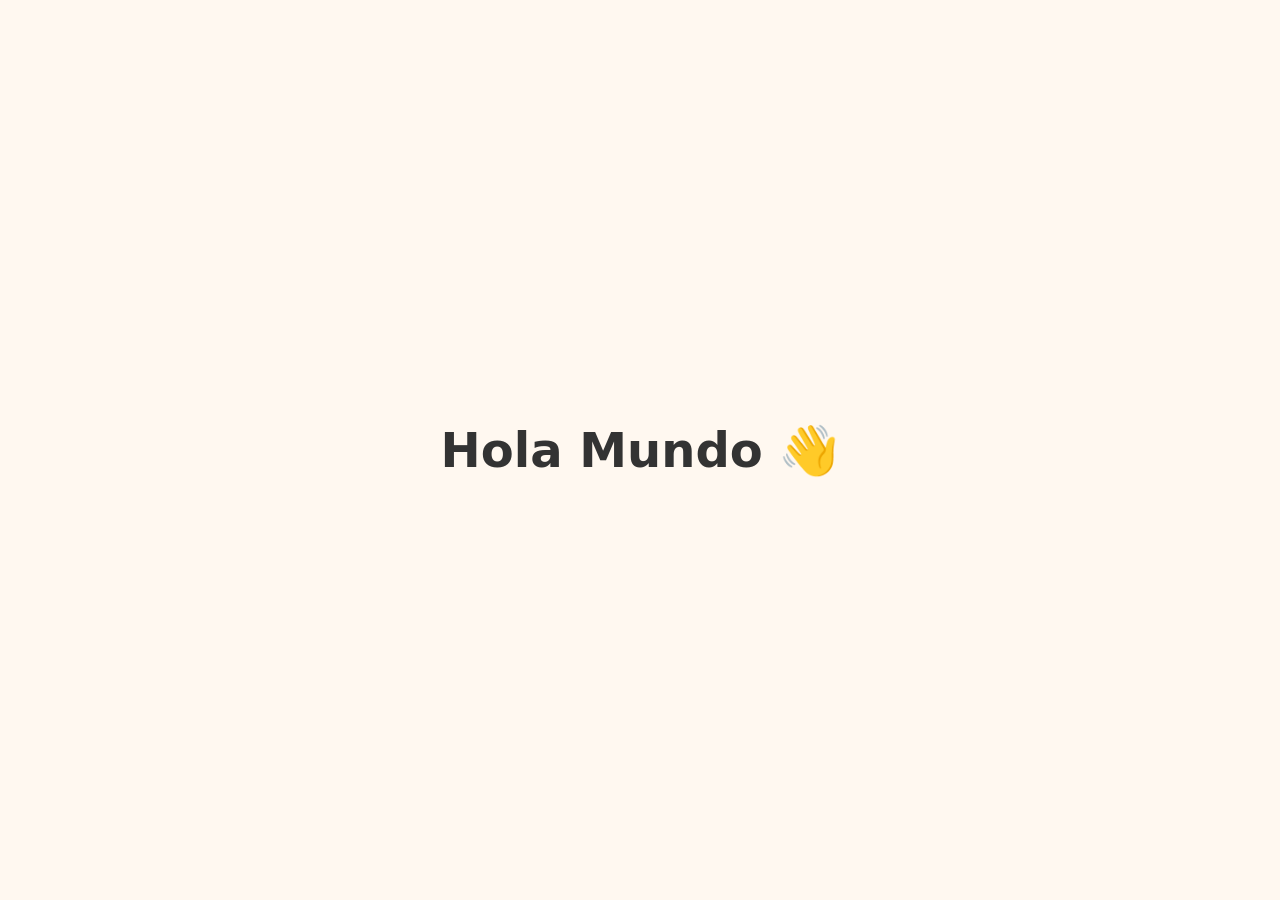
==== index.html @ 18ee4b49 "Hola mundo inicial" ====
<!DOCTYPE html>
<html lang="es">
<head>
  <meta charset="UTF-8">
  <meta name="viewport" content="width=device-width, initial-scale=1.0">
  <title>Recetas</title>
  <style>
    body {
      font-family: system-ui, -apple-system, sans-serif;
      display: flex;
      align-items: center;
      justify-content: center;
      min-height: 100vh;
      margin: 0;
      background: #fff8f0;
      color: #333;
    }
    h1 { font-size: 3rem; }
  </style>
</head>
<body>
  <h1>Hola Mundo 👋</h1>
</body>
</html>
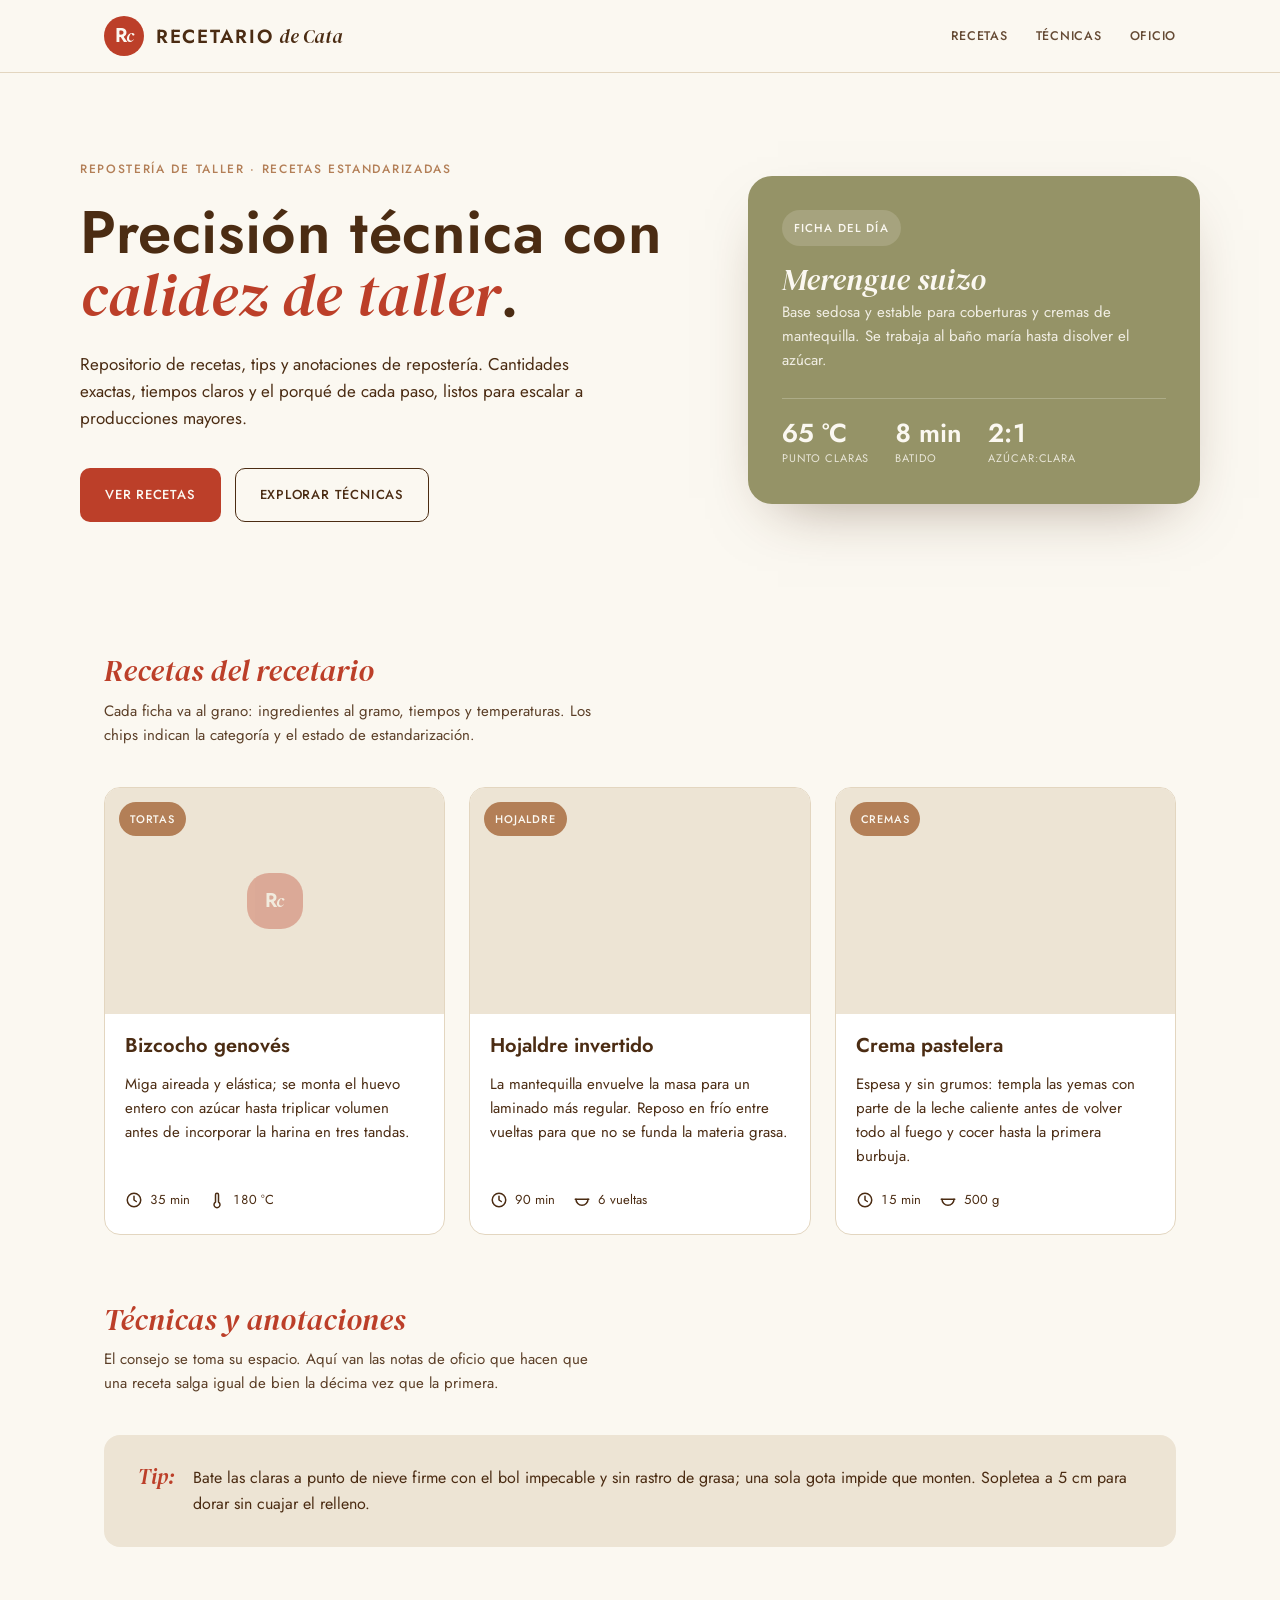
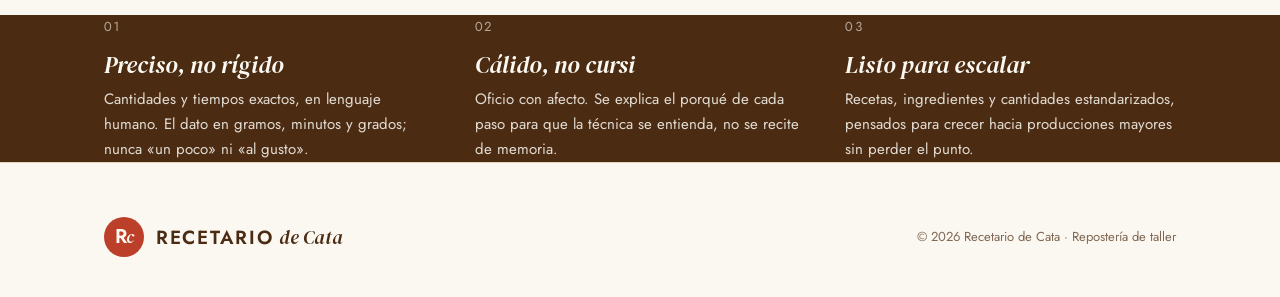
==== commit f85ae28b: "Web Recetario de Cata siguiendo manual de marca" ====
--- a/index.html
+++ b/index.html
@@ -3,22 +3,346 @@
 <head>
   <meta charset="UTF-8">
   <meta name="viewport" content="width=device-width, initial-scale=1.0">
-  <title>Recetas</title>
+  <title>Recetario de Cata</title>
+  <meta name="description" content="Repositorio de recetas, tips y anotaciones de repostería. Precisión técnica con calidez de taller.">
+
+  <!-- Favicon: monograma Rc en bloque redondeado Paprika -->
+  <link rel="icon" href="data:image/svg+xml,%3Csvg xmlns='http://www.w3.org/2000/svg' viewBox='0 0 64 64'%3E%3Crect width='64' height='64' rx='22' fill='%23BC3F29'/%3E%3Ctext x='16' y='44' font-family='Georgia,serif' font-size='34' fill='%23FBF8F1'%3ER%3C/text%3E%3Ctext x='36' y='44' font-family='Georgia,serif' font-style='italic' font-size='30' fill='%23FBF8F1'%3Ec%3C/text%3E%3C/svg%3E">
+
+  <!-- Tipografías de marca: Jost (display/cuerpo) + DM Serif Display (acento serif) -->
+  <link rel="preconnect" href="https://fonts.googleapis.com">
+  <link rel="preconnect" href="https://fonts.gstatic.com" crossorigin>
+  <link href="https://fonts.googleapis.com/css2?family=DM+Serif+Display:ital@1&family=Jost:wght@300;400;500;600;700&display=swap" rel="stylesheet">
+
   <style>
+    :root {
+      /* Paleta oficial — restricción dura */
+      --artichoke: #959367;
+      --artichoke-75: #ABA986;
+      --artichoke-50: #C2C0A6;
+      --artichoke-25: #D9D8C7;
+      --french-beige: #B37F57;
+      --paprika: #BC3F29;
+      --brunette: #4B2C13;
+      --crema: #FBF8F1;
+      --merengue: #EDE4D4;
+      --neutral-3: #E3D6C0;
+      --neutral-4: #D2C0A3;
+      --radius-sm: 10px;
+      --radius-md: 16px;
+      --radius-lg: 24px;
+    }
+
+    * { box-sizing: border-box; margin: 0; padding: 0; }
+
+    html { scroll-behavior: smooth; }
+
     body {
-      font-family: system-ui, -apple-system, sans-serif;
-      display: flex;
-      align-items: center;
-      justify-content: center;
-      min-height: 100vh;
-      margin: 0;
-      background: #fff8f0;
-      color: #333;
-    }
-    h1 { font-size: 3rem; }
+      font-family: 'Jost', system-ui, sans-serif;
+      font-weight: 400;
+      font-size: 15px;
+      line-height: 24px;
+      color: var(--brunette);
+      background: var(--crema);
+      -webkit-font-smoothing: antialiased;
+    }
+
+    .wrap { max-width: 1120px; margin: 0 auto; padding: 0 24px; }
+
+    /* ---------- Wordmark ---------- */
+    .wordmark { display: inline-flex; align-items: baseline; gap: .28em; line-height: 1; white-space: nowrap; }
+    .wordmark .recetario {
+      font-family: 'Jost', sans-serif;
+      font-weight: 600;
+      text-transform: uppercase;
+      letter-spacing: 0.09em;
+    }
+    .wordmark .decata {
+      font-family: 'DM Serif Display', Georgia, serif;
+      font-style: italic;
+      font-weight: 400;
+    }
+
+    /* Monograma Rc */
+    .monogram {
+      display: inline-flex; align-items: center; justify-content: center;
+      width: 40px; height: 40px; border-radius: 22px;
+      background: var(--paprika); color: var(--crema);
+      line-height: 1; flex: none;
+    }
+    .monogram .r { font-family: 'Jost', sans-serif; font-weight: 600; font-size: 20px; }
+    .monogram .c { font-family: 'DM Serif Display', serif; font-style: italic; font-size: 18px; margin-left: -1px; }
+
+    /* ---------- Header ---------- */
+    header {
+      position: sticky; top: 0; z-index: 20;
+      background: rgba(251, 248, 241, 0.92);
+      backdrop-filter: saturate(1.4) blur(8px);
+      border-bottom: 1px solid var(--neutral-3);
+    }
+    .nav { display: flex; align-items: center; justify-content: space-between; height: 72px; }
+    .brand { display: inline-flex; align-items: center; gap: 12px; text-decoration: none; color: var(--brunette); }
+    .brand .wordmark { font-size: 19px; }
+    nav.links { display: flex; gap: 28px; align-items: center; }
+    nav.links a {
+      font-weight: 500; text-transform: uppercase; letter-spacing: 0.06em;
+      font-size: 12.5px; color: var(--brunette); text-decoration: none; opacity: .85;
+    }
+    nav.links a:hover { opacity: 1; color: var(--paprika); }
+
+    /* ---------- Hero ---------- */
+    .hero { padding: 84px 0 64px; }
+    .hero .kicker {
+      font-weight: 500; text-transform: uppercase; letter-spacing: 0.14em;
+      font-size: 12px; color: var(--french-beige); margin-bottom: 20px;
+    }
+    .hero h1 {
+      font-family: 'Jost', sans-serif; font-weight: 600;
+      font-size: clamp(38px, 6vw, 60px); line-height: 1.05;
+      letter-spacing: 0.01em; max-width: 15ch;
+    }
+    .hero h1 em {
+      font-family: 'DM Serif Display', serif; font-style: italic; font-weight: 400;
+      color: var(--paprika);
+    }
+    .hero p.lead { margin: 24px 0 36px; max-width: 52ch; font-size: 17px; line-height: 27px; }
+    .cta-row { display: flex; gap: 14px; flex-wrap: wrap; align-items: center; }
+    .btn {
+      display: inline-flex; align-items: center; gap: 9px;
+      font-weight: 500; text-transform: uppercase; letter-spacing: 0.06em; font-size: 13px;
+      padding: 14px 24px; border-radius: var(--radius-sm); text-decoration: none; border: 1.5px solid transparent;
+      transition: transform .12s ease, background .18s ease;
+    }
+    .btn-primary { background: var(--paprika); color: var(--crema); }
+    .btn-primary:hover { transform: translateY(-1px); background: #a8371f; }
+    .btn-ghost { border-color: var(--brunette); color: var(--brunette); background: transparent; }
+    .btn-ghost:hover { background: var(--merengue); }
+
+    .hero-grid { display: grid; grid-template-columns: 1.15fr .85fr; gap: 56px; align-items: center; }
+
+    /* Tarjeta de portada (olivo) */
+    .cover-card {
+      background: var(--artichoke); color: var(--crema);
+      border-radius: var(--radius-lg); padding: 34px;
+      box-shadow: 0 24px 60px -30px rgba(75,44,19,.5);
+    }
+    .cover-card .eyebrow {
+      display: inline-flex; align-items: center; gap: 8px;
+      font-size: 11.5px; text-transform: uppercase; letter-spacing: 0.1em; font-weight: 500;
+      background: rgba(251,248,241,.16); padding: 6px 12px; border-radius: 999px; margin-bottom: 22px;
+    }
+    .cover-card h3 { font-family: 'DM Serif Display', serif; font-style: italic; font-weight: 400; font-size: 30px; margin-bottom: 8px; }
+    .cover-card .stat-row { display: flex; gap: 26px; margin-top: 26px; padding-top: 22px; border-top: 1px solid rgba(251,248,241,.24); }
+    .cover-card .stat .n { font-weight: 600; font-size: 26px; font-variant-numeric: tabular-nums; display: block; }
+    .cover-card .stat .l { font-size: 11px; text-transform: uppercase; letter-spacing: 0.08em; opacity: .82; }
+
+    /* ---------- Secciones ---------- */
+    section.block { padding: 68px 0; }
+    .sec-head { margin-bottom: 40px; }
+    .sec-head h2 {
+      font-family: 'DM Serif Display', serif; font-style: italic; font-weight: 400;
+      font-size: 30px; color: var(--paprika); line-height: 1.15;
+    }
+    .sec-head p { margin-top: 10px; max-width: 56ch; color: var(--brunette); opacity: .9; }
+
+    /* Grid de recetas */
+    .cards { display: grid; grid-template-columns: repeat(3, 1fr); gap: 24px; }
+    .card {
+      background: #fff; border: 1px solid var(--neutral-3); border-radius: var(--radius-md);
+      overflow: hidden; display: flex; flex-direction: column; transition: transform .14s ease, box-shadow .18s ease;
+    }
+    .card:hover { transform: translateY(-3px); box-shadow: 0 20px 44px -28px rgba(75,44,19,.45); }
+    .card .thumb {
+      aspect-ratio: 3 / 2; background: var(--merengue); position: relative;
+      display: flex; align-items: center; justify-content: center;
+    }
+    .card .thumb .mono-big { opacity: .35; }
+    .chip {
+      position: absolute; top: 14px; left: 14px;
+      font-size: 11px; text-transform: uppercase; letter-spacing: 0.07em; font-weight: 500;
+      padding: 5px 11px; border-radius: 999px;
+    }
+    .chip.cat { background: var(--french-beige); color: var(--crema); }        /* relleno = categoría */
+    .chip.state { background: transparent; border: 1.5px solid var(--artichoke); color: var(--brunette); } /* contorno = estado */
+    .card .body { padding: 20px 20px 22px; display: flex; flex-direction: column; gap: 14px; flex: 1; }
+    .card h4 { font-family: 'Jost', sans-serif; font-weight: 600; font-size: 20px; line-height: 1.2; }
+    .card .meta { display: flex; gap: 18px; margin-top: auto; padding-top: 6px; }
+    .card .meta .item { display: flex; align-items: center; gap: 7px; font-size: 13px; font-variant-numeric: tabular-nums; }
+    .card .meta svg { flex: none; }
+
+    /* Bloque Tip (merengue) */
+    .tip {
+      background: var(--merengue); border-radius: var(--radius-md);
+      padding: 30px 34px; display: flex; gap: 18px; align-items: flex-start; margin-top: 8px;
+    }
+    .tip .label { font-family: 'DM Serif Display', serif; font-style: italic; color: var(--paprika); font-size: 21px; flex: none; }
+    .tip p { font-size: 16px; line-height: 26px; }
+
+    /* Franja de valores */
+    .values { background: var(--brunette); color: var(--crema); }
+    .values .grid3 { display: grid; grid-template-columns: repeat(3, 1fr); gap: 40px; }
+    .values .v h3 { font-family: 'DM Serif Display', serif; font-style: italic; font-weight: 400; font-size: 24px; margin-bottom: 10px; color: var(--crema); }
+    .values .v p { opacity: .86; line-height: 25px; }
+    .values .num { display: block; font-size: 13px; letter-spacing: .1em; opacity: .6; margin-bottom: 14px; font-variant-numeric: tabular-nums; }
+
+    /* ---------- Footer ---------- */
+    footer { padding: 54px 0 40px; border-top: 1px solid var(--neutral-3); }
+    .foot-row { display: flex; justify-content: space-between; align-items: center; gap: 24px; flex-wrap: wrap; }
+    footer .wordmark { font-size: 17px; }
+    footer small { color: var(--brunette); opacity: .7; font-size: 13px; }
+
+    @media (max-width: 860px) {
+      .hero-grid { grid-template-columns: 1fr; gap: 36px; }
+      .cards, .values .grid3 { grid-template-columns: 1fr; }
+      nav.links { display: none; }
+    }
   </style>
 </head>
 <body>
-  <h1>Hola Mundo 👋</h1>
+
+  <header>
+    <div class="wrap nav">
+      <a class="brand" href="#inicio">
+        <span class="monogram"><span class="r">R</span><span class="c">c</span></span>
+        <span class="wordmark"><span class="recetario">Recetario</span><span class="decata">de&nbsp;Cata</span></span>
+      </a>
+      <nav class="links">
+        <a href="#recetas">Recetas</a>
+        <a href="#tecnicas">Técnicas</a>
+        <a href="#valores">Oficio</a>
+      </nav>
+    </div>
+  </header>
+
+  <main id="inicio">
+    <!-- HERO -->
+    <div class="wrap hero">
+      <div class="hero-grid">
+        <div>
+          <p class="kicker">Repostería de taller · Recetas estandarizadas</p>
+          <h1>Precisión técnica con <em>calidez de taller</em>.</h1>
+          <p class="lead">Repositorio de recetas, tips y anotaciones de repostería. Cantidades exactas, tiempos claros y el porqué de cada paso, listos para escalar a producciones mayores.</p>
+          <div class="cta-row">
+            <a class="btn btn-primary" href="#recetas">Ver recetas</a>
+            <a class="btn btn-ghost" href="#tecnicas">Explorar técnicas</a>
+          </div>
+        </div>
+        <div class="cover-card">
+          <span class="eyebrow">Ficha del día</span>
+          <h3>Merengue suizo</h3>
+          <p style="opacity:.9">Base sedosa y estable para coberturas y cremas de mantequilla. Se trabaja al baño maría hasta disolver el azúcar.</p>
+          <div class="stat-row">
+            <div class="stat"><span class="n">65&nbsp;°C</span><span class="l">Punto claras</span></div>
+            <div class="stat"><span class="n">8&nbsp;min</span><span class="l">Batido</span></div>
+            <div class="stat"><span class="n">2:1</span><span class="l">Azúcar:clara</span></div>
+          </div>
+        </div>
+      </div>
+    </div>
+
+    <!-- RECETAS -->
+    <section class="block" id="recetas">
+      <div class="wrap">
+        <div class="sec-head">
+          <h2>Recetas del recetario</h2>
+          <p>Cada ficha va al grano: ingredientes al gramo, tiempos y temperaturas. Los chips indican la categoría y el estado de estandarización.</p>
+        </div>
+        <div class="cards">
+
+          <article class="card">
+            <div class="thumb">
+              <span class="chip cat">Tortas</span>
+              <span class="monogram mono-big" style="width:56px;height:56px"><span class="r">R</span><span class="c">c</span></span>
+            </div>
+            <div class="body">
+              <h4>Bizcocho genovés</h4>
+              <p>Miga aireada y elástica; se monta el huevo entero con azúcar hasta triplicar volumen antes de incorporar la harina en tres tandas.</p>
+              <div class="meta">
+                <span class="item"><svg width="18" height="18" viewBox="0 0 24 24" fill="none" stroke="#4B2C13" stroke-width="2" stroke-linecap="round" stroke-linejoin="round"><circle cx="12" cy="12" r="9"/><path d="M12 7v5l3 2"/></svg>35&nbsp;min</span>
+                <span class="item"><svg width="18" height="18" viewBox="0 0 24 24" fill="none" stroke="#4B2C13" stroke-width="2" stroke-linecap="round" stroke-linejoin="round"><path d="M14 14.8V5a2 2 0 0 0-4 0v9.8a4 4 0 1 0 4 0z"/></svg>180&nbsp;°C</span>
+              </div>
+            </div>
+          </article>
+
+          <article class="card">
+            <div class="thumb">
+              <span class="chip cat">Hojaldre</span>
+            </div>
+            <div class="body">
+              <h4>Hojaldre invertido</h4>
+              <p>La mantequilla envuelve la masa para un laminado más regular. Reposo en frío entre vueltas para que no se funda la materia grasa.</p>
+              <div class="meta">
+                <span class="item"><svg width="18" height="18" viewBox="0 0 24 24" fill="none" stroke="#4B2C13" stroke-width="2" stroke-linecap="round" stroke-linejoin="round"><circle cx="12" cy="12" r="9"/><path d="M12 7v5l3 2"/></svg>90&nbsp;min</span>
+                <span class="item"><svg width="18" height="18" viewBox="0 0 24 24" fill="none" stroke="#4B2C13" stroke-width="2" stroke-linecap="round" stroke-linejoin="round"><path d="M3 11h18"/><path d="M4 11a8 8 0 0 0 16 0"/></svg>6&nbsp;vueltas</span>
+              </div>
+            </div>
+          </article>
+
+          <article class="card">
+            <div class="thumb">
+              <span class="chip cat">Cremas</span>
+            </div>
+            <div class="body">
+              <h4>Crema pastelera</h4>
+              <p>Espesa y sin grumos: templa las yemas con parte de la leche caliente antes de volver todo al fuego y cocer hasta la primera burbuja.</p>
+              <div class="meta">
+                <span class="item"><svg width="18" height="18" viewBox="0 0 24 24" fill="none" stroke="#4B2C13" stroke-width="2" stroke-linecap="round" stroke-linejoin="round"><circle cx="12" cy="12" r="9"/><path d="M12 7v5l3 2"/></svg>15&nbsp;min</span>
+                <span class="item"><svg width="18" height="18" viewBox="0 0 24 24" fill="none" stroke="#4B2C13" stroke-width="2" stroke-linecap="round" stroke-linejoin="round"><path d="M3 11h18"/><path d="M4 11a8 8 0 0 0 16 0"/></svg>500&nbsp;g</span>
+              </div>
+            </div>
+          </article>
+
+        </div>
+      </div>
+    </section>
+
+    <!-- TÉCNICAS + TIP -->
+    <section class="block" id="tecnicas" style="padding-top:0">
+      <div class="wrap">
+        <div class="sec-head">
+          <h2>Técnicas y anotaciones</h2>
+          <p>El consejo se toma su espacio. Aquí van las notas de oficio que hacen que una receta salga igual de bien la décima vez que la primera.</p>
+        </div>
+        <div class="tip">
+          <span class="label">Tip:</span>
+          <p>Bate las claras a punto de nieve firme con el bol impecable y sin rastro de grasa; una sola gota impide que monten. Sopletea a 5&nbsp;cm para dorar sin cuajar el relleno.</p>
+        </div>
+      </div>
+    </section>
+
+    <!-- VALORES -->
+    <section class="values" id="valores">
+      <div class="wrap block">
+        <div class="grid3">
+          <div class="v">
+            <span class="num">01</span>
+            <h3>Preciso, no rígido</h3>
+            <p>Cantidades y tiempos exactos, en lenguaje humano. El dato en gramos, minutos y grados; nunca «un poco» ni «al gusto».</p>
+          </div>
+          <div class="v">
+            <span class="num">02</span>
+            <h3>Cálido, no cursi</h3>
+            <p>Oficio con afecto. Se explica el porqué de cada paso para que la técnica se entienda, no se recite de memoria.</p>
+          </div>
+          <div class="v">
+            <span class="num">03</span>
+            <h3>Listo para escalar</h3>
+            <p>Recetas, ingredientes y cantidades estandarizados, pensados para crecer hacia producciones mayores sin perder el punto.</p>
+          </div>
+        </div>
+      </div>
+    </section>
+  </main>
+
+  <footer>
+    <div class="wrap foot-row">
+      <a class="brand" href="#inicio" style="text-decoration:none">
+        <span class="monogram"><span class="r">R</span><span class="c">c</span></span>
+        <span class="wordmark"><span class="recetario">Recetario</span><span class="decata">de&nbsp;Cata</span></span>
+      </a>
+      <small>© 2026 Recetario de Cata · Repostería de taller</small>
+    </div>
+  </footer>
+
 </body>
 </html>
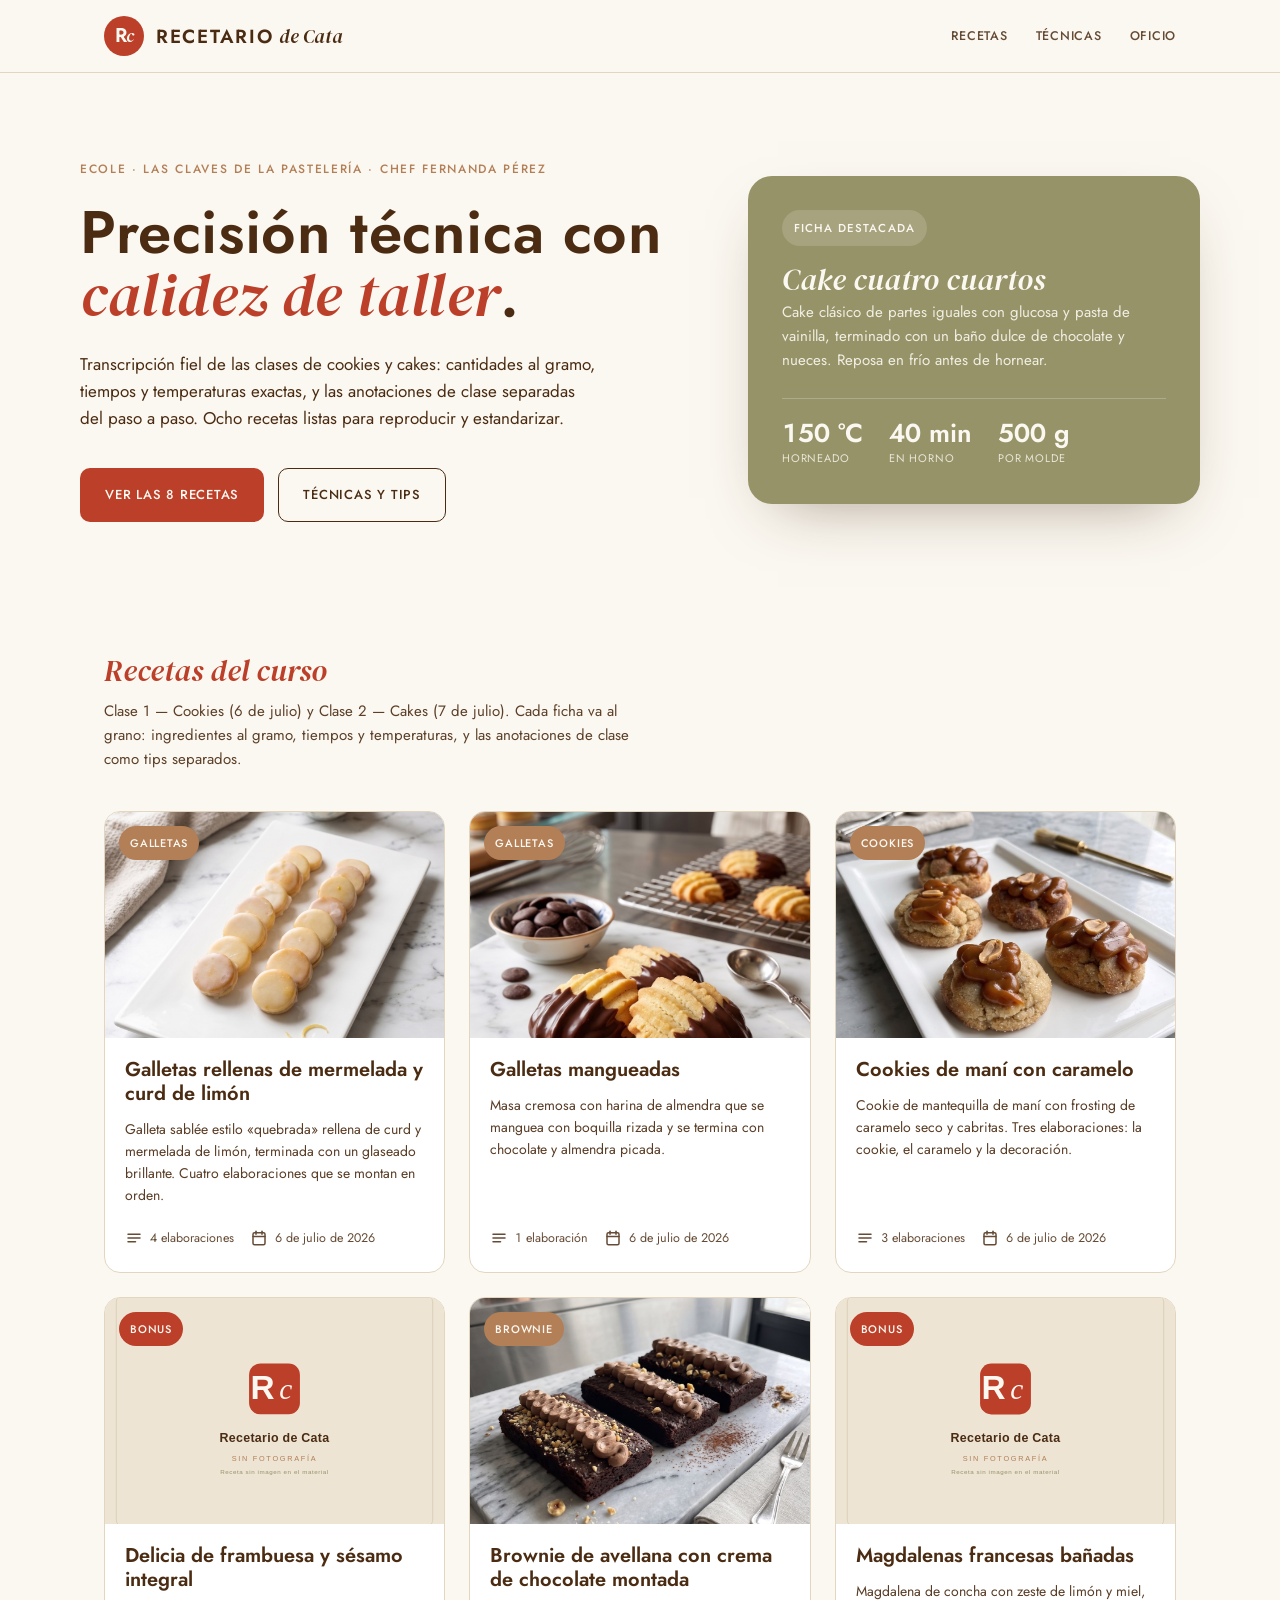
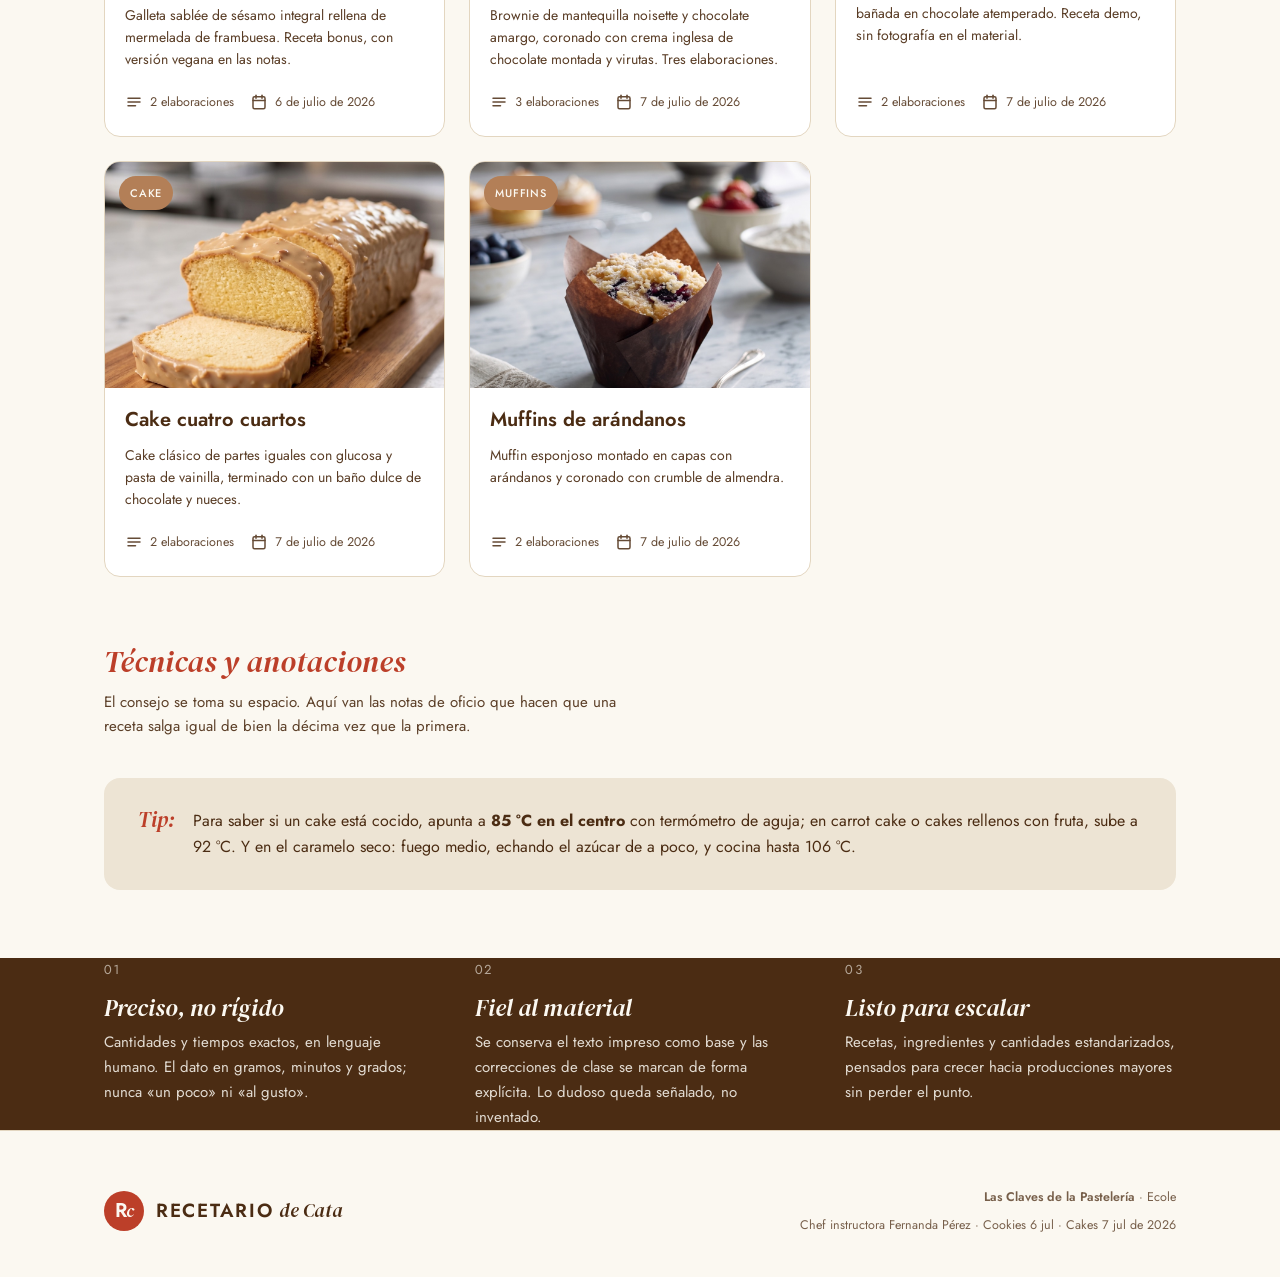
==== commit 91b79b5c: "Incorpora el curso "Las Claves de la Pastelería" como recetario web Transcribe fielmente las 8 recet" ====
--- a/index.html
+++ b/index.html
@@ -4,7 +4,7 @@
   <meta charset="UTF-8">
   <meta name="viewport" content="width=device-width, initial-scale=1.0">
   <title>Recetario de Cata</title>
-  <meta name="description" content="Repositorio de recetas, tips y anotaciones de repostería. Precisión técnica con calidez de taller.">
+  <meta name="description" content="Repositorio de recetas, tips y anotaciones de repostería. Curso Las Claves de la Pastelería — Ecole. Precisión técnica con calidez de taller.">
 
   <!-- Favicon: monograma Rc en bloque redondeado Paprika -->
   <link rel="icon" href="data:image/svg+xml,%3Csvg xmlns='http://www.w3.org/2000/svg' viewBox='0 0 64 64'%3E%3Crect width='64' height='64' rx='22' fill='%23BC3F29'/%3E%3Ctext x='16' y='44' font-family='Georgia,serif' font-size='34' fill='%23FBF8F1'%3ER%3C/text%3E%3Ctext x='36' y='44' font-family='Georgia,serif' font-style='italic' font-size='30' fill='%23FBF8F1'%3Ec%3C/text%3E%3C/svg%3E">
@@ -14,189 +14,7 @@
   <link rel="preconnect" href="https://fonts.gstatic.com" crossorigin>
   <link href="https://fonts.googleapis.com/css2?family=DM+Serif+Display:ital@1&family=Jost:wght@300;400;500;600;700&display=swap" rel="stylesheet">
 
-  <style>
-    :root {
-      /* Paleta oficial — restricción dura */
-      --artichoke: #959367;
-      --artichoke-75: #ABA986;
-      --artichoke-50: #C2C0A6;
-      --artichoke-25: #D9D8C7;
-      --french-beige: #B37F57;
-      --paprika: #BC3F29;
-      --brunette: #4B2C13;
-      --crema: #FBF8F1;
-      --merengue: #EDE4D4;
-      --neutral-3: #E3D6C0;
-      --neutral-4: #D2C0A3;
-      --radius-sm: 10px;
-      --radius-md: 16px;
-      --radius-lg: 24px;
-    }
-
-    * { box-sizing: border-box; margin: 0; padding: 0; }
-
-    html { scroll-behavior: smooth; }
-
-    body {
-      font-family: 'Jost', system-ui, sans-serif;
-      font-weight: 400;
-      font-size: 15px;
-      line-height: 24px;
-      color: var(--brunette);
-      background: var(--crema);
-      -webkit-font-smoothing: antialiased;
-    }
-
-    .wrap { max-width: 1120px; margin: 0 auto; padding: 0 24px; }
-
-    /* ---------- Wordmark ---------- */
-    .wordmark { display: inline-flex; align-items: baseline; gap: .28em; line-height: 1; white-space: nowrap; }
-    .wordmark .recetario {
-      font-family: 'Jost', sans-serif;
-      font-weight: 600;
-      text-transform: uppercase;
-      letter-spacing: 0.09em;
-    }
-    .wordmark .decata {
-      font-family: 'DM Serif Display', Georgia, serif;
-      font-style: italic;
-      font-weight: 400;
-    }
-
-    /* Monograma Rc */
-    .monogram {
-      display: inline-flex; align-items: center; justify-content: center;
-      width: 40px; height: 40px; border-radius: 22px;
-      background: var(--paprika); color: var(--crema);
-      line-height: 1; flex: none;
-    }
-    .monogram .r { font-family: 'Jost', sans-serif; font-weight: 600; font-size: 20px; }
-    .monogram .c { font-family: 'DM Serif Display', serif; font-style: italic; font-size: 18px; margin-left: -1px; }
-
-    /* ---------- Header ---------- */
-    header {
-      position: sticky; top: 0; z-index: 20;
-      background: rgba(251, 248, 241, 0.92);
-      backdrop-filter: saturate(1.4) blur(8px);
-      border-bottom: 1px solid var(--neutral-3);
-    }
-    .nav { display: flex; align-items: center; justify-content: space-between; height: 72px; }
-    .brand { display: inline-flex; align-items: center; gap: 12px; text-decoration: none; color: var(--brunette); }
-    .brand .wordmark { font-size: 19px; }
-    nav.links { display: flex; gap: 28px; align-items: center; }
-    nav.links a {
-      font-weight: 500; text-transform: uppercase; letter-spacing: 0.06em;
-      font-size: 12.5px; color: var(--brunette); text-decoration: none; opacity: .85;
-    }
-    nav.links a:hover { opacity: 1; color: var(--paprika); }
-
-    /* ---------- Hero ---------- */
-    .hero { padding: 84px 0 64px; }
-    .hero .kicker {
-      font-weight: 500; text-transform: uppercase; letter-spacing: 0.14em;
-      font-size: 12px; color: var(--french-beige); margin-bottom: 20px;
-    }
-    .hero h1 {
-      font-family: 'Jost', sans-serif; font-weight: 600;
-      font-size: clamp(38px, 6vw, 60px); line-height: 1.05;
-      letter-spacing: 0.01em; max-width: 15ch;
-    }
-    .hero h1 em {
-      font-family: 'DM Serif Display', serif; font-style: italic; font-weight: 400;
-      color: var(--paprika);
-    }
-    .hero p.lead { margin: 24px 0 36px; max-width: 52ch; font-size: 17px; line-height: 27px; }
-    .cta-row { display: flex; gap: 14px; flex-wrap: wrap; align-items: center; }
-    .btn {
-      display: inline-flex; align-items: center; gap: 9px;
-      font-weight: 500; text-transform: uppercase; letter-spacing: 0.06em; font-size: 13px;
-      padding: 14px 24px; border-radius: var(--radius-sm); text-decoration: none; border: 1.5px solid transparent;
-      transition: transform .12s ease, background .18s ease;
-    }
-    .btn-primary { background: var(--paprika); color: var(--crema); }
-    .btn-primary:hover { transform: translateY(-1px); background: #a8371f; }
-    .btn-ghost { border-color: var(--brunette); color: var(--brunette); background: transparent; }
-    .btn-ghost:hover { background: var(--merengue); }
-
-    .hero-grid { display: grid; grid-template-columns: 1.15fr .85fr; gap: 56px; align-items: center; }
-
-    /* Tarjeta de portada (olivo) */
-    .cover-card {
-      background: var(--artichoke); color: var(--crema);
-      border-radius: var(--radius-lg); padding: 34px;
-      box-shadow: 0 24px 60px -30px rgba(75,44,19,.5);
-    }
-    .cover-card .eyebrow {
-      display: inline-flex; align-items: center; gap: 8px;
-      font-size: 11.5px; text-transform: uppercase; letter-spacing: 0.1em; font-weight: 500;
-      background: rgba(251,248,241,.16); padding: 6px 12px; border-radius: 999px; margin-bottom: 22px;
-    }
-    .cover-card h3 { font-family: 'DM Serif Display', serif; font-style: italic; font-weight: 400; font-size: 30px; margin-bottom: 8px; }
-    .cover-card .stat-row { display: flex; gap: 26px; margin-top: 26px; padding-top: 22px; border-top: 1px solid rgba(251,248,241,.24); }
-    .cover-card .stat .n { font-weight: 600; font-size: 26px; font-variant-numeric: tabular-nums; display: block; }
-    .cover-card .stat .l { font-size: 11px; text-transform: uppercase; letter-spacing: 0.08em; opacity: .82; }
-
-    /* ---------- Secciones ---------- */
-    section.block { padding: 68px 0; }
-    .sec-head { margin-bottom: 40px; }
-    .sec-head h2 {
-      font-family: 'DM Serif Display', serif; font-style: italic; font-weight: 400;
-      font-size: 30px; color: var(--paprika); line-height: 1.15;
-    }
-    .sec-head p { margin-top: 10px; max-width: 56ch; color: var(--brunette); opacity: .9; }
-
-    /* Grid de recetas */
-    .cards { display: grid; grid-template-columns: repeat(3, 1fr); gap: 24px; }
-    .card {
-      background: #fff; border: 1px solid var(--neutral-3); border-radius: var(--radius-md);
-      overflow: hidden; display: flex; flex-direction: column; transition: transform .14s ease, box-shadow .18s ease;
-    }
-    .card:hover { transform: translateY(-3px); box-shadow: 0 20px 44px -28px rgba(75,44,19,.45); }
-    .card .thumb {
-      aspect-ratio: 3 / 2; background: var(--merengue); position: relative;
-      display: flex; align-items: center; justify-content: center;
-    }
-    .card .thumb .mono-big { opacity: .35; }
-    .chip {
-      position: absolute; top: 14px; left: 14px;
-      font-size: 11px; text-transform: uppercase; letter-spacing: 0.07em; font-weight: 500;
-      padding: 5px 11px; border-radius: 999px;
-    }
-    .chip.cat { background: var(--french-beige); color: var(--crema); }        /* relleno = categoría */
-    .chip.state { background: transparent; border: 1.5px solid var(--artichoke); color: var(--brunette); } /* contorno = estado */
-    .card .body { padding: 20px 20px 22px; display: flex; flex-direction: column; gap: 14px; flex: 1; }
-    .card h4 { font-family: 'Jost', sans-serif; font-weight: 600; font-size: 20px; line-height: 1.2; }
-    .card .meta { display: flex; gap: 18px; margin-top: auto; padding-top: 6px; }
-    .card .meta .item { display: flex; align-items: center; gap: 7px; font-size: 13px; font-variant-numeric: tabular-nums; }
-    .card .meta svg { flex: none; }
-
-    /* Bloque Tip (merengue) */
-    .tip {
-      background: var(--merengue); border-radius: var(--radius-md);
-      padding: 30px 34px; display: flex; gap: 18px; align-items: flex-start; margin-top: 8px;
-    }
-    .tip .label { font-family: 'DM Serif Display', serif; font-style: italic; color: var(--paprika); font-size: 21px; flex: none; }
-    .tip p { font-size: 16px; line-height: 26px; }
-
-    /* Franja de valores */
-    .values { background: var(--brunette); color: var(--crema); }
-    .values .grid3 { display: grid; grid-template-columns: repeat(3, 1fr); gap: 40px; }
-    .values .v h3 { font-family: 'DM Serif Display', serif; font-style: italic; font-weight: 400; font-size: 24px; margin-bottom: 10px; color: var(--crema); }
-    .values .v p { opacity: .86; line-height: 25px; }
-    .values .num { display: block; font-size: 13px; letter-spacing: .1em; opacity: .6; margin-bottom: 14px; font-variant-numeric: tabular-nums; }
-
-    /* ---------- Footer ---------- */
-    footer { padding: 54px 0 40px; border-top: 1px solid var(--neutral-3); }
-    .foot-row { display: flex; justify-content: space-between; align-items: center; gap: 24px; flex-wrap: wrap; }
-    footer .wordmark { font-size: 17px; }
-    footer small { color: var(--brunette); opacity: .7; font-size: 13px; }
-
-    @media (max-width: 860px) {
-      .hero-grid { grid-template-columns: 1fr; gap: 36px; }
-      .cards, .values .grid3 { grid-template-columns: 1fr; }
-      nav.links { display: none; }
-    }
-  </style>
+  <link rel="stylesheet" href="assets/estilos.css">
 </head>
 <body>
 
@@ -219,24 +37,24 @@
     <div class="wrap hero">
       <div class="hero-grid">
         <div>
-          <p class="kicker">Repostería de taller · Recetas estandarizadas</p>
+          <p class="kicker">Ecole · Las Claves de la Pastelería · Chef Fernanda Pérez</p>
           <h1>Precisión técnica con <em>calidez de taller</em>.</h1>
-          <p class="lead">Repositorio de recetas, tips y anotaciones de repostería. Cantidades exactas, tiempos claros y el porqué de cada paso, listos para escalar a producciones mayores.</p>
+          <p class="lead">Transcripción fiel de las clases de cookies y cakes: cantidades al gramo, tiempos y temperaturas exactas, y las anotaciones de clase separadas del paso a paso. Ocho recetas listas para reproducir y estandarizar.</p>
           <div class="cta-row">
-            <a class="btn btn-primary" href="#recetas">Ver recetas</a>
-            <a class="btn btn-ghost" href="#tecnicas">Explorar técnicas</a>
-          </div>
-        </div>
-        <div class="cover-card">
-          <span class="eyebrow">Ficha del día</span>
-          <h3>Merengue suizo</h3>
-          <p style="opacity:.9">Base sedosa y estable para coberturas y cremas de mantequilla. Se trabaja al baño maría hasta disolver el azúcar.</p>
+            <a class="btn btn-primary" href="#recetas">Ver las 8 recetas</a>
+            <a class="btn btn-ghost" href="#tecnicas">Técnicas y tips</a>
+          </div>
+        </div>
+        <a class="cover-card" href="recetas/cake-cuatro-cuartos.html" style="text-decoration:none">
+          <span class="eyebrow">Ficha destacada</span>
+          <h3>Cake cuatro cuartos</h3>
+          <p style="opacity:.9">Cake clásico de partes iguales con glucosa y pasta de vainilla, terminado con un baño dulce de chocolate y nueces. Reposa en frío antes de hornear.</p>
           <div class="stat-row">
-            <div class="stat"><span class="n">65&nbsp;°C</span><span class="l">Punto claras</span></div>
-            <div class="stat"><span class="n">8&nbsp;min</span><span class="l">Batido</span></div>
-            <div class="stat"><span class="n">2:1</span><span class="l">Azúcar:clara</span></div>
-          </div>
-        </div>
+            <div class="stat"><span class="n">150&nbsp;°C</span><span class="l">Horneado</span></div>
+            <div class="stat"><span class="n">40&nbsp;min</span><span class="l">En horno</span></div>
+            <div class="stat"><span class="n">500&nbsp;g</span><span class="l">Por molde</span></div>
+          </div>
+        </a>
       </div>
     </div>
 
@@ -244,54 +62,124 @@
     <section class="block" id="recetas">
       <div class="wrap">
         <div class="sec-head">
-          <h2>Recetas del recetario</h2>
-          <p>Cada ficha va al grano: ingredientes al gramo, tiempos y temperaturas. Los chips indican la categoría y el estado de estandarización.</p>
+          <h2>Recetas del curso</h2>
+          <p>Clase 1 — Cookies (6 de julio) y Clase 2 — Cakes (7 de julio). Cada ficha va al grano: ingredientes al gramo, tiempos y temperaturas, y las anotaciones de clase como tips separados.</p>
         </div>
         <div class="cards">
-
-          <article class="card">
-            <div class="thumb">
-              <span class="chip cat">Tortas</span>
-              <span class="monogram mono-big" style="width:56px;height:56px"><span class="r">R</span><span class="c">c</span></span>
-            </div>
-            <div class="body">
-              <h4>Bizcocho genovés</h4>
-              <p>Miga aireada y elástica; se monta el huevo entero con azúcar hasta triplicar volumen antes de incorporar la harina en tres tandas.</p>
-              <div class="meta">
-                <span class="item"><svg width="18" height="18" viewBox="0 0 24 24" fill="none" stroke="#4B2C13" stroke-width="2" stroke-linecap="round" stroke-linejoin="round"><circle cx="12" cy="12" r="9"/><path d="M12 7v5l3 2"/></svg>35&nbsp;min</span>
-                <span class="item"><svg width="18" height="18" viewBox="0 0 24 24" fill="none" stroke="#4B2C13" stroke-width="2" stroke-linecap="round" stroke-linejoin="round"><path d="M14 14.8V5a2 2 0 0 0-4 0v9.8a4 4 0 1 0 4 0z"/></svg>180&nbsp;°C</span>
-              </div>
-            </div>
-          </article>
-
-          <article class="card">
-            <div class="thumb">
-              <span class="chip cat">Hojaldre</span>
-            </div>
-            <div class="body">
-              <h4>Hojaldre invertido</h4>
-              <p>La mantequilla envuelve la masa para un laminado más regular. Reposo en frío entre vueltas para que no se funda la materia grasa.</p>
-              <div class="meta">
-                <span class="item"><svg width="18" height="18" viewBox="0 0 24 24" fill="none" stroke="#4B2C13" stroke-width="2" stroke-linecap="round" stroke-linejoin="round"><circle cx="12" cy="12" r="9"/><path d="M12 7v5l3 2"/></svg>90&nbsp;min</span>
-                <span class="item"><svg width="18" height="18" viewBox="0 0 24 24" fill="none" stroke="#4B2C13" stroke-width="2" stroke-linecap="round" stroke-linejoin="round"><path d="M3 11h18"/><path d="M4 11a8 8 0 0 0 16 0"/></svg>6&nbsp;vueltas</span>
-              </div>
-            </div>
-          </article>
-
-          <article class="card">
-            <div class="thumb">
-              <span class="chip cat">Cremas</span>
-            </div>
-            <div class="body">
-              <h4>Crema pastelera</h4>
-              <p>Espesa y sin grumos: templa las yemas con parte de la leche caliente antes de volver todo al fuego y cocer hasta la primera burbuja.</p>
-              <div class="meta">
-                <span class="item"><svg width="18" height="18" viewBox="0 0 24 24" fill="none" stroke="#4B2C13" stroke-width="2" stroke-linecap="round" stroke-linejoin="round"><circle cx="12" cy="12" r="9"/><path d="M12 7v5l3 2"/></svg>15&nbsp;min</span>
-                <span class="item"><svg width="18" height="18" viewBox="0 0 24 24" fill="none" stroke="#4B2C13" stroke-width="2" stroke-linecap="round" stroke-linejoin="round"><path d="M3 11h18"/><path d="M4 11a8 8 0 0 0 16 0"/></svg>500&nbsp;g</span>
-              </div>
-            </div>
-          </article>
-
+          <!-- CARDS:START -->
+          <a class="card" href="recetas/galletas-rellenas-limon.html">
+            <div class="thumb">
+              <span class="chip cat">Galletas</span>
+              <img src="assets/img/recetas/galletas-rellenas-limon.jpg" alt="Galletas rellenas de mermelada y curd de limón" loading="lazy">
+            </div>
+            <div class="body">
+              <h4>Galletas rellenas de mermelada y curd de limón</h4>
+              <p>Galleta sablée estilo «quebrada» rellena de curd y mermelada de limón, terminada con un glaseado brillante. Cuatro elaboraciones que se montan en orden.</p>
+              <div class="meta">
+                <span class="item"><svg width="18" height="18" viewBox="0 0 24 24" fill="none" stroke="#4B2C13" stroke-width="2" stroke-linecap="round" stroke-linejoin="round"><path d="M4 7h16"/><path d="M4 12h16"/><path d="M4 17h10"/></svg>4&nbsp;elaboraciones</span>
+                <span class="item"><svg width="18" height="18" viewBox="0 0 24 24" fill="none" stroke="#4B2C13" stroke-width="2" stroke-linecap="round" stroke-linejoin="round"><rect x="4" y="5" width="16" height="16" rx="2"/><path d="M4 10h16"/><path d="M8 3v4"/><path d="M16 3v4"/></svg>6 de julio de 2026</span>
+              </div>
+            </div>
+          </a>
+          <a class="card" href="recetas/galletas-mangueadas.html">
+            <div class="thumb">
+              <span class="chip cat">Galletas</span>
+              <img src="assets/img/recetas/galletas-mangueadas.jpg" alt="Galletas mangueadas" loading="lazy">
+            </div>
+            <div class="body">
+              <h4>Galletas mangueadas</h4>
+              <p>Masa cremosa con harina de almendra que se manguea con boquilla rizada y se termina con chocolate y almendra picada.</p>
+              <div class="meta">
+                <span class="item"><svg width="18" height="18" viewBox="0 0 24 24" fill="none" stroke="#4B2C13" stroke-width="2" stroke-linecap="round" stroke-linejoin="round"><path d="M4 7h16"/><path d="M4 12h16"/><path d="M4 17h10"/></svg>1&nbsp;elaboración</span>
+                <span class="item"><svg width="18" height="18" viewBox="0 0 24 24" fill="none" stroke="#4B2C13" stroke-width="2" stroke-linecap="round" stroke-linejoin="round"><rect x="4" y="5" width="16" height="16" rx="2"/><path d="M4 10h16"/><path d="M8 3v4"/><path d="M16 3v4"/></svg>6 de julio de 2026</span>
+              </div>
+            </div>
+          </a>
+          <a class="card" href="recetas/cookie-mani-caramelo.html">
+            <div class="thumb">
+              <span class="chip cat">Cookies</span>
+              <img src="assets/img/recetas/cookie-mani-caramelo.jpg" alt="Cookies de maní con caramelo" loading="lazy">
+            </div>
+            <div class="body">
+              <h4>Cookies de maní con caramelo</h4>
+              <p>Cookie de mantequilla de maní con frosting de caramelo seco y cabritas. Tres elaboraciones: la cookie, el caramelo y la decoración.</p>
+              <div class="meta">
+                <span class="item"><svg width="18" height="18" viewBox="0 0 24 24" fill="none" stroke="#4B2C13" stroke-width="2" stroke-linecap="round" stroke-linejoin="round"><path d="M4 7h16"/><path d="M4 12h16"/><path d="M4 17h10"/></svg>3&nbsp;elaboraciones</span>
+                <span class="item"><svg width="18" height="18" viewBox="0 0 24 24" fill="none" stroke="#4B2C13" stroke-width="2" stroke-linecap="round" stroke-linejoin="round"><rect x="4" y="5" width="16" height="16" rx="2"/><path d="M4 10h16"/><path d="M8 3v4"/><path d="M16 3v4"/></svg>6 de julio de 2026</span>
+              </div>
+            </div>
+          </a>
+          <a class="card" href="recetas/delicia-frambuesa-sesamo.html">
+            <div class="thumb">
+              <span class="chip bonus">Bonus</span>
+              <img src="assets/img/recetas/placeholder.svg" alt="Delicia de frambuesa y sésamo integral" loading="lazy">
+            </div>
+            <div class="body">
+              <h4>Delicia de frambuesa y sésamo integral</h4>
+              <p>Galleta sablée de sésamo integral rellena de mermelada de frambuesa. Receta bonus, con versión vegana en las notas.</p>
+              <div class="meta">
+                <span class="item"><svg width="18" height="18" viewBox="0 0 24 24" fill="none" stroke="#4B2C13" stroke-width="2" stroke-linecap="round" stroke-linejoin="round"><path d="M4 7h16"/><path d="M4 12h16"/><path d="M4 17h10"/></svg>2&nbsp;elaboraciones</span>
+                <span class="item"><svg width="18" height="18" viewBox="0 0 24 24" fill="none" stroke="#4B2C13" stroke-width="2" stroke-linecap="round" stroke-linejoin="round"><rect x="4" y="5" width="16" height="16" rx="2"/><path d="M4 10h16"/><path d="M8 3v4"/><path d="M16 3v4"/></svg>6 de julio de 2026</span>
+              </div>
+            </div>
+          </a>
+          <a class="card" href="recetas/brownie-avellana.html">
+            <div class="thumb">
+              <span class="chip cat">Brownie</span>
+              <img src="assets/img/recetas/brownie-avellana.jpg" alt="Brownie de avellana con crema de chocolate montada" loading="lazy">
+            </div>
+            <div class="body">
+              <h4>Brownie de avellana con crema de chocolate montada</h4>
+              <p>Brownie de mantequilla noisette y chocolate amargo, coronado con crema inglesa de chocolate montada y virutas. Tres elaboraciones.</p>
+              <div class="meta">
+                <span class="item"><svg width="18" height="18" viewBox="0 0 24 24" fill="none" stroke="#4B2C13" stroke-width="2" stroke-linecap="round" stroke-linejoin="round"><path d="M4 7h16"/><path d="M4 12h16"/><path d="M4 17h10"/></svg>3&nbsp;elaboraciones</span>
+                <span class="item"><svg width="18" height="18" viewBox="0 0 24 24" fill="none" stroke="#4B2C13" stroke-width="2" stroke-linecap="round" stroke-linejoin="round"><rect x="4" y="5" width="16" height="16" rx="2"/><path d="M4 10h16"/><path d="M8 3v4"/><path d="M16 3v4"/></svg>7 de julio de 2026</span>
+              </div>
+            </div>
+          </a>
+          <a class="card" href="recetas/magdalena-francesa.html">
+            <div class="thumb">
+              <span class="chip bonus">Bonus</span>
+              <img src="assets/img/recetas/placeholder.svg" alt="Magdalenas francesas bañadas" loading="lazy">
+            </div>
+            <div class="body">
+              <h4>Magdalenas francesas bañadas</h4>
+              <p>Magdalena de concha con zeste de limón y miel, bañada en chocolate atemperado. Receta demo, sin fotografía en el material.</p>
+              <div class="meta">
+                <span class="item"><svg width="18" height="18" viewBox="0 0 24 24" fill="none" stroke="#4B2C13" stroke-width="2" stroke-linecap="round" stroke-linejoin="round"><path d="M4 7h16"/><path d="M4 12h16"/><path d="M4 17h10"/></svg>2&nbsp;elaboraciones</span>
+                <span class="item"><svg width="18" height="18" viewBox="0 0 24 24" fill="none" stroke="#4B2C13" stroke-width="2" stroke-linecap="round" stroke-linejoin="round"><rect x="4" y="5" width="16" height="16" rx="2"/><path d="M4 10h16"/><path d="M8 3v4"/><path d="M16 3v4"/></svg>7 de julio de 2026</span>
+              </div>
+            </div>
+          </a>
+          <a class="card" href="recetas/cake-cuatro-cuartos.html">
+            <div class="thumb">
+              <span class="chip cat">Cake</span>
+              <img src="assets/img/recetas/cake-cuatro-cuartos.jpg" alt="Cake cuatro cuartos" loading="lazy">
+            </div>
+            <div class="body">
+              <h4>Cake cuatro cuartos</h4>
+              <p>Cake clásico de partes iguales con glucosa y pasta de vainilla, terminado con un baño dulce de chocolate y nueces.</p>
+              <div class="meta">
+                <span class="item"><svg width="18" height="18" viewBox="0 0 24 24" fill="none" stroke="#4B2C13" stroke-width="2" stroke-linecap="round" stroke-linejoin="round"><path d="M4 7h16"/><path d="M4 12h16"/><path d="M4 17h10"/></svg>2&nbsp;elaboraciones</span>
+                <span class="item"><svg width="18" height="18" viewBox="0 0 24 24" fill="none" stroke="#4B2C13" stroke-width="2" stroke-linecap="round" stroke-linejoin="round"><rect x="4" y="5" width="16" height="16" rx="2"/><path d="M4 10h16"/><path d="M8 3v4"/><path d="M16 3v4"/></svg>7 de julio de 2026</span>
+              </div>
+            </div>
+          </a>
+          <a class="card" href="recetas/muffins-arandanos.html">
+            <div class="thumb">
+              <span class="chip cat">Muffins</span>
+              <img src="assets/img/recetas/muffins-arandanos.jpg" alt="Muffins de arándanos" loading="lazy">
+            </div>
+            <div class="body">
+              <h4>Muffins de arándanos</h4>
+              <p>Muffin esponjoso montado en capas con arándanos y coronado con crumble de almendra.</p>
+              <div class="meta">
+                <span class="item"><svg width="18" height="18" viewBox="0 0 24 24" fill="none" stroke="#4B2C13" stroke-width="2" stroke-linecap="round" stroke-linejoin="round"><path d="M4 7h16"/><path d="M4 12h16"/><path d="M4 17h10"/></svg>2&nbsp;elaboraciones</span>
+                <span class="item"><svg width="18" height="18" viewBox="0 0 24 24" fill="none" stroke="#4B2C13" stroke-width="2" stroke-linecap="round" stroke-linejoin="round"><rect x="4" y="5" width="16" height="16" rx="2"/><path d="M4 10h16"/><path d="M8 3v4"/><path d="M16 3v4"/></svg>7 de julio de 2026</span>
+              </div>
+            </div>
+          </a>
+          <!-- CARDS:END -->
         </div>
       </div>
     </section>
@@ -305,7 +193,7 @@
         </div>
         <div class="tip">
           <span class="label">Tip:</span>
-          <p>Bate las claras a punto de nieve firme con el bol impecable y sin rastro de grasa; una sola gota impide que monten. Sopletea a 5&nbsp;cm para dorar sin cuajar el relleno.</p>
+          <p>Para saber si un cake está cocido, apunta a <strong>85&nbsp;°C en el centro</strong> con termómetro de aguja; en carrot cake o cakes rellenos con fruta, sube a 92&nbsp;°C. Y en el caramelo seco: fuego medio, echando el azúcar de a poco, y cocina hasta 106&nbsp;°C.</p>
         </div>
       </div>
     </section>
@@ -321,8 +209,8 @@
           </div>
           <div class="v">
             <span class="num">02</span>
-            <h3>Cálido, no cursi</h3>
-            <p>Oficio con afecto. Se explica el porqué de cada paso para que la técnica se entienda, no se recite de memoria.</p>
+            <h3>Fiel al material</h3>
+            <p>Se conserva el texto impreso como base y las correcciones de clase se marcan de forma explícita. Lo dudoso queda señalado, no inventado.</p>
           </div>
           <div class="v">
             <span class="num">03</span>
@@ -340,7 +228,10 @@
         <span class="monogram"><span class="r">R</span><span class="c">c</span></span>
         <span class="wordmark"><span class="recetario">Recetario</span><span class="decata">de&nbsp;Cata</span></span>
       </a>
-      <small>© 2026 Recetario de Cata · Repostería de taller</small>
+      <div class="foot-credits">
+        <span class="line"><b>Las Claves de la Pastelería</b> · Ecole</span>
+        <span class="line">Chef instructora Fernanda Pérez · Cookies 6 jul · Cakes 7 jul de 2026</span>
+      </div>
     </div>
   </footer>
 
--- a/assets/estilos.css
+++ b/assets/estilos.css
@@ -0,0 +1,268 @@
+/* ============================================================
+   Recetario de Cata — hoja de estilos de marca
+   Restricción dura: solo paleta y tipografías oficiales.
+   Paleta: Artichoke · French Beige · Paprika · Brunette + neutros.
+   Tipografías: Jost (display/cuerpo) + DM Serif Display (acento).
+   ============================================================ */
+
+:root {
+  /* Paleta oficial */
+  --artichoke: #959367;
+  --artichoke-75: #ABA986;
+  --artichoke-50: #C2C0A6;
+  --artichoke-25: #D9D8C7;
+  --french-beige: #B37F57;
+  --paprika: #BC3F29;
+  --paprika-dark: #A8371F;
+  --brunette: #4B2C13;
+  --crema: #FBF8F1;
+  --merengue: #EDE4D4;
+  --neutral-3: #E3D6C0;
+  --neutral-4: #D2C0A3;
+  --radius-sm: 10px;
+  --radius-md: 16px;
+  --radius-lg: 24px;
+}
+
+* { box-sizing: border-box; margin: 0; padding: 0; }
+html { scroll-behavior: smooth; }
+
+body {
+  font-family: 'Jost', system-ui, sans-serif;
+  font-weight: 400;
+  font-size: 15px;
+  line-height: 24px;
+  color: var(--brunette);
+  background: var(--crema);
+  -webkit-font-smoothing: antialiased;
+}
+
+.wrap { max-width: 1120px; margin: 0 auto; padding: 0 24px; }
+.tabular { font-variant-numeric: tabular-nums; }
+
+/* ---------- Wordmark ---------- */
+.wordmark { display: inline-flex; align-items: baseline; gap: .28em; line-height: 1; white-space: nowrap; }
+.wordmark .recetario { font-family: 'Jost', sans-serif; font-weight: 600; text-transform: uppercase; letter-spacing: 0.09em; }
+.wordmark .decata { font-family: 'DM Serif Display', Georgia, serif; font-style: italic; font-weight: 400; }
+
+/* Monograma Rc */
+.monogram {
+  display: inline-flex; align-items: center; justify-content: center;
+  width: 40px; height: 40px; border-radius: 22px;
+  background: var(--paprika); color: var(--crema); line-height: 1; flex: none;
+}
+.monogram .r { font-family: 'Jost', sans-serif; font-weight: 600; font-size: 20px; }
+.monogram .c { font-family: 'DM Serif Display', serif; font-style: italic; font-size: 18px; margin-left: -1px; }
+
+/* ---------- Header ---------- */
+header {
+  position: sticky; top: 0; z-index: 20;
+  background: rgba(251, 248, 241, 0.92);
+  backdrop-filter: saturate(1.4) blur(8px);
+  border-bottom: 1px solid var(--neutral-3);
+}
+.nav { display: flex; align-items: center; justify-content: space-between; height: 72px; }
+.brand { display: inline-flex; align-items: center; gap: 12px; text-decoration: none; color: var(--brunette); }
+.brand .wordmark { font-size: 19px; }
+nav.links { display: flex; gap: 28px; align-items: center; }
+nav.links a {
+  font-weight: 500; text-transform: uppercase; letter-spacing: 0.06em;
+  font-size: 12.5px; color: var(--brunette); text-decoration: none; opacity: .85;
+}
+nav.links a:hover { opacity: 1; color: var(--paprika); }
+
+/* ---------- Botones ---------- */
+.btn {
+  display: inline-flex; align-items: center; gap: 9px;
+  font-weight: 500; text-transform: uppercase; letter-spacing: 0.06em; font-size: 13px;
+  padding: 14px 24px; border-radius: var(--radius-sm); text-decoration: none; border: 1.5px solid transparent;
+  transition: transform .12s ease, background .18s ease;
+  cursor: pointer;
+}
+.btn-primary { background: var(--paprika); color: var(--crema); }
+.btn-primary:hover { transform: translateY(-1px); background: var(--paprika-dark); }
+.btn-ghost { border-color: var(--brunette); color: var(--brunette); background: transparent; }
+.btn-ghost:hover { background: var(--merengue); }
+
+/* ---------- Hero (portada) ---------- */
+.hero { padding: 84px 0 64px; }
+.hero .kicker { font-weight: 500; text-transform: uppercase; letter-spacing: 0.14em; font-size: 12px; color: var(--french-beige); margin-bottom: 20px; }
+.hero h1 { font-family: 'Jost', sans-serif; font-weight: 600; font-size: clamp(38px, 6vw, 60px); line-height: 1.05; letter-spacing: 0.01em; max-width: 15ch; }
+.hero h1 em { font-family: 'DM Serif Display', serif; font-style: italic; font-weight: 400; color: var(--paprika); }
+.hero p.lead { margin: 24px 0 36px; max-width: 52ch; font-size: 17px; line-height: 27px; }
+.cta-row { display: flex; gap: 14px; flex-wrap: wrap; align-items: center; }
+.hero-grid { display: grid; grid-template-columns: 1.15fr .85fr; gap: 56px; align-items: center; }
+
+/* Tarjeta de portada (olivo) */
+.cover-card { background: var(--artichoke); color: var(--crema); border-radius: var(--radius-lg); padding: 34px; box-shadow: 0 24px 60px -30px rgba(75,44,19,.5); }
+.cover-card .eyebrow { display: inline-flex; align-items: center; gap: 8px; font-size: 11.5px; text-transform: uppercase; letter-spacing: 0.1em; font-weight: 500; background: rgba(251,248,241,.16); padding: 6px 12px; border-radius: 999px; margin-bottom: 22px; }
+.cover-card h3 { font-family: 'DM Serif Display', serif; font-style: italic; font-weight: 400; font-size: 30px; margin-bottom: 8px; }
+.cover-card .stat-row { display: flex; gap: 26px; margin-top: 26px; padding-top: 22px; border-top: 1px solid rgba(251,248,241,.24); flex-wrap: wrap; }
+.cover-card .stat .n { font-weight: 600; font-size: 26px; font-variant-numeric: tabular-nums; display: block; }
+.cover-card .stat .l { font-size: 11px; text-transform: uppercase; letter-spacing: 0.08em; opacity: .82; }
+
+/* ---------- Secciones ---------- */
+section.block { padding: 68px 0; }
+.sec-head { margin-bottom: 40px; }
+.sec-head h2 { font-family: 'DM Serif Display', serif; font-style: italic; font-weight: 400; font-size: 30px; color: var(--paprika); line-height: 1.15; }
+.sec-head p { margin-top: 10px; max-width: 60ch; color: var(--brunette); opacity: .9; }
+
+/* ---------- Chips ---------- */
+.chip {
+  display: inline-flex; align-items: center; gap: 6px;
+  font-size: 11px; text-transform: uppercase; letter-spacing: 0.07em; font-weight: 500;
+  padding: 5px 11px; border-radius: 999px; white-space: nowrap;
+}
+.chip.cat { background: var(--french-beige); color: var(--crema); }           /* relleno = categoría */
+.chip.state { background: transparent; border: 1.5px solid var(--artichoke); color: var(--brunette); } /* contorno = estado */
+.chip.bonus { background: var(--paprika); color: var(--crema); }
+
+/* ---------- Grid de recetas (portada) ---------- */
+.cards { display: grid; grid-template-columns: repeat(3, 1fr); gap: 24px; }
+.card {
+  background: #fff; border: 1px solid var(--neutral-3); border-radius: var(--radius-md);
+  overflow: hidden; display: flex; flex-direction: column; text-decoration: none; color: inherit;
+  transition: transform .14s ease, box-shadow .18s ease;
+}
+.card:hover { transform: translateY(-3px); box-shadow: 0 20px 44px -28px rgba(75,44,19,.45); }
+.card .thumb { aspect-ratio: 3 / 2; background: var(--merengue); position: relative; display: flex; align-items: center; justify-content: center; overflow: hidden; }
+.card .thumb img { width: 100%; height: 100%; object-fit: cover; display: block; }
+.card .thumb .chip { position: absolute; top: 14px; left: 14px; z-index: 2; }
+.card .body { padding: 20px 20px 22px; display: flex; flex-direction: column; gap: 12px; flex: 1; }
+.card h4 { font-family: 'Jost', sans-serif; font-weight: 600; font-size: 20px; line-height: 1.2; }
+.card p { font-size: 14px; line-height: 22px; opacity: .92; }
+.card .meta { display: flex; gap: 16px; flex-wrap: wrap; margin-top: auto; padding-top: 8px; }
+.card .meta .item { display: flex; align-items: center; gap: 7px; font-size: 12.5px; font-variant-numeric: tabular-nums; opacity: .85; }
+.card .meta svg { flex: none; }
+
+/* ---------- Bloque Tip / Nota (merengue) ---------- */
+.tip { background: var(--merengue); border-radius: var(--radius-md); padding: 30px 34px; display: flex; gap: 18px; align-items: flex-start; margin-top: 8px; }
+.tip .label { font-family: 'DM Serif Display', serif; font-style: italic; color: var(--paprika); font-size: 21px; flex: none; }
+.tip p { font-size: 16px; line-height: 26px; }
+
+/* ---------- Franja de valores ---------- */
+.values { background: var(--brunette); color: var(--crema); }
+.values .grid3 { display: grid; grid-template-columns: repeat(3, 1fr); gap: 40px; }
+.values .v h3 { font-family: 'DM Serif Display', serif; font-style: italic; font-weight: 400; font-size: 24px; margin-bottom: 10px; color: var(--crema); }
+.values .v p { opacity: .86; line-height: 25px; }
+.values .num { display: block; font-size: 13px; letter-spacing: .1em; opacity: .6; margin-bottom: 14px; font-variant-numeric: tabular-nums; }
+
+/* ============================================================
+   FICHA DE RECETA
+   ============================================================ */
+
+/* Migas / volver */
+.volver { display: inline-flex; align-items: center; gap: 8px; font-size: 12.5px; text-transform: uppercase; letter-spacing: 0.06em; font-weight: 500; color: var(--brunette); text-decoration: none; opacity: .8; }
+.volver:hover { opacity: 1; color: var(--paprika); }
+
+/* Cabecera de la ficha */
+.receta-hero { padding: 40px 0 12px; }
+.receta-hero .grid { display: grid; grid-template-columns: 0.95fr 1.05fr; gap: 44px; align-items: center; }
+.receta-hero .foto { border-radius: var(--radius-lg); overflow: hidden; background: var(--merengue); box-shadow: 0 24px 60px -34px rgba(75,44,19,.55); aspect-ratio: 4 / 5; }
+.receta-hero .foto img { width: 100%; height: 100%; object-fit: cover; display: block; }
+.receta-hero .kicker { font-weight: 500; text-transform: uppercase; letter-spacing: 0.14em; font-size: 12px; color: var(--french-beige); margin: 16px 0 12px; }
+.receta-hero h1 { font-family: 'Jost', sans-serif; font-weight: 600; font-size: clamp(30px, 4.4vw, 46px); line-height: 1.06; letter-spacing: 0.01em; }
+.receta-hero .resumen { margin: 18px 0 22px; font-size: 17px; line-height: 27px; max-width: 48ch; opacity: .95; }
+.receta-hero .fuente { font-size: 12.5px; color: var(--brunette); opacity: .6; margin-top: 6px; }
+
+/* Fila de tags de la clase: Ecole · curso · chef · día */
+.tag-row { display: flex; flex-wrap: wrap; gap: 10px; margin-top: 4px; }
+.tag {
+  display: inline-flex; align-items: center; gap: 8px;
+  background: #fff; border: 1px solid var(--neutral-3); border-radius: 999px;
+  padding: 7px 14px 7px 12px; font-size: 12.5px; color: var(--brunette);
+}
+.tag svg { flex: none; }
+.tag .tg { display: flex; flex-direction: column; line-height: 1.3; }
+.tag .k { text-transform: uppercase; letter-spacing: 0.07em; font-size: 9.5px; font-weight: 500; color: var(--french-beige); }
+.tag .val { font-weight: 500; font-variant-numeric: tabular-nums; }
+
+/* Cuerpo de la ficha */
+.receta-body { padding: 24px 0 40px; }
+.receta-body > .intro-elab { margin: 8px 0 34px; }
+.receta-body .intro-elab h2 { font-family: 'DM Serif Display', serif; font-style: italic; font-weight: 400; font-size: 28px; color: var(--paprika); }
+.receta-body .intro-elab p { margin-top: 8px; max-width: 60ch; opacity: .9; }
+
+/* Componente (sub-elaboración a, b, c...) */
+.componente { border-top: 1px solid var(--neutral-3); padding: 34px 0; }
+.componente:first-of-type { border-top: none; }
+.comp-head { display: flex; align-items: baseline; gap: 14px; margin-bottom: 22px; }
+.comp-num {
+  flex: none; display: inline-flex; align-items: center; justify-content: center;
+  width: 34px; height: 34px; border-radius: 10px; background: var(--artichoke); color: var(--crema);
+  font-weight: 600; font-size: 15px; font-variant-numeric: tabular-nums; align-self: center;
+}
+.comp-head h3 { font-family: 'Jost', sans-serif; font-weight: 600; font-size: 23px; line-height: 1.2; }
+.comp-head .comp-fuente { font-size: 12px; opacity: .55; margin-top: 3px; }
+
+.comp-grid { display: grid; grid-template-columns: 320px 1fr; gap: 34px; align-items: start; }
+
+/* Tabla de ingredientes */
+.ingredientes { background: #fff; border: 1px solid var(--neutral-3); border-radius: var(--radius-md); overflow: hidden; }
+.ingredientes .ing-title { font-size: 11px; text-transform: uppercase; letter-spacing: 0.1em; font-weight: 600; color: var(--french-beige); padding: 16px 18px 10px; }
+.ingredientes table { width: 100%; border-collapse: collapse; }
+.ingredientes td { padding: 10px 18px; border-top: 1px solid var(--merengue); font-size: 14px; vertical-align: baseline; }
+.ingredientes tr:first-child td { border-top: 1px solid var(--neutral-3); }
+.ingredientes td.cant { text-align: right; font-weight: 500; font-variant-numeric: tabular-nums; white-space: nowrap; color: var(--brunette); }
+.ingredientes td.sin { color: var(--french-beige); font-style: italic; font-weight: 400; font-size: 12.5px; }
+
+/* Procedimiento */
+.procedimiento .proc-title { font-size: 11px; text-transform: uppercase; letter-spacing: 0.1em; font-weight: 600; color: var(--french-beige); margin-bottom: 14px; }
+.procedimiento ol { list-style: none; counter-reset: paso; display: flex; flex-direction: column; gap: 14px; }
+.procedimiento ol li { counter-increment: paso; position: relative; padding-left: 42px; font-size: 15px; line-height: 24px; }
+.procedimiento ol li::before {
+  content: counter(paso); position: absolute; left: 0; top: 0;
+  width: 27px; height: 27px; border-radius: 8px; background: var(--merengue); color: var(--brunette);
+  display: inline-flex; align-items: center; justify-content: center;
+  font-weight: 600; font-size: 13px; font-variant-numeric: tabular-nums;
+}
+.procedimiento .sin-proc { background: var(--merengue); border-radius: var(--radius-sm); padding: 14px 18px; font-style: italic; color: var(--brunette); opacity: .8; font-size: 14px; }
+
+/* Notas / anotaciones manuscritas (bloque merengue) */
+.notas { margin-top: 22px; background: var(--merengue); border-radius: var(--radius-md); padding: 22px 26px; }
+.notas .notas-label { font-family: 'DM Serif Display', serif; font-style: italic; color: var(--paprika); font-size: 19px; margin-bottom: 10px; }
+.notas ul { list-style: none; display: flex; flex-direction: column; gap: 9px; }
+.notas ul li { position: relative; padding-left: 18px; font-size: 14.5px; line-height: 23px; }
+.notas ul li::before { content: ""; position: absolute; left: 0; top: 10px; width: 6px; height: 6px; border-radius: 50%; background: var(--french-beige); }
+
+/* ---------- Variantes alternativas (jerarquía aparte, al final) ---------- */
+.alternativas { margin-top: 20px; padding: 40px 0 8px; }
+.alt-divider { display: flex; align-items: center; gap: 18px; margin-bottom: 6px; }
+.alt-divider::before, .alt-divider::after { content: ""; height: 1px; background: var(--neutral-4); flex: 1; }
+.alt-divider span { font-size: 11px; text-transform: uppercase; letter-spacing: 0.16em; font-weight: 500; color: var(--french-beige); }
+.alt-intro { text-align: center; max-width: 60ch; margin: 6px auto 30px; opacity: .82; font-size: 14.5px; }
+.alternativa {
+  background: var(--artichoke-25); border: 1px dashed var(--neutral-4); border-radius: var(--radius-lg);
+  padding: 30px 32px; margin-top: 20px;
+}
+.alternativa .alt-head { display: flex; align-items: baseline; gap: 12px; margin-bottom: 8px; flex-wrap: wrap; }
+.alternativa h3 { font-family: 'DM Serif Display', serif; font-style: italic; font-weight: 400; font-size: 25px; color: var(--brunette); }
+.alternativa .alt-tag { font-size: 10px; text-transform: uppercase; letter-spacing: 0.09em; font-weight: 600; color: var(--crema); background: var(--french-beige); padding: 4px 10px; border-radius: 999px; }
+.alternativa .alt-desc { opacity: .85; margin-bottom: 22px; font-size: 14.5px; max-width: 62ch; }
+
+/* ---------- Footer ---------- */
+footer { padding: 54px 0 40px; border-top: 1px solid var(--neutral-3); }
+.foot-row { display: flex; justify-content: space-between; align-items: center; gap: 24px; flex-wrap: wrap; }
+footer .wordmark { font-size: 17px; }
+footer small { color: var(--brunette); opacity: .7; font-size: 13px; }
+.foot-credits { display: flex; flex-direction: column; gap: 4px; text-align: right; }
+.foot-credits .line { font-size: 12.5px; opacity: .75; }
+.foot-credits .line b { font-weight: 600; }
+
+/* ---------- Responsive ---------- */
+@media (max-width: 900px) {
+  .comp-grid { grid-template-columns: 1fr; gap: 22px; }
+  .ingredientes { max-width: 460px; }
+}
+@media (max-width: 860px) {
+  .hero-grid { grid-template-columns: 1fr; gap: 36px; }
+  .cards, .values .grid3 { grid-template-columns: 1fr; }
+  nav.links { display: none; }
+  .receta-hero .grid { grid-template-columns: 1fr; gap: 26px; }
+  .receta-hero .foto { max-width: 420px; }
+  .foot-credits { text-align: left; }
+  .foot-row { justify-content: flex-start; }
+}
+@media (max-width: 560px) {
+  .cards { grid-template-columns: 1fr; }
+}
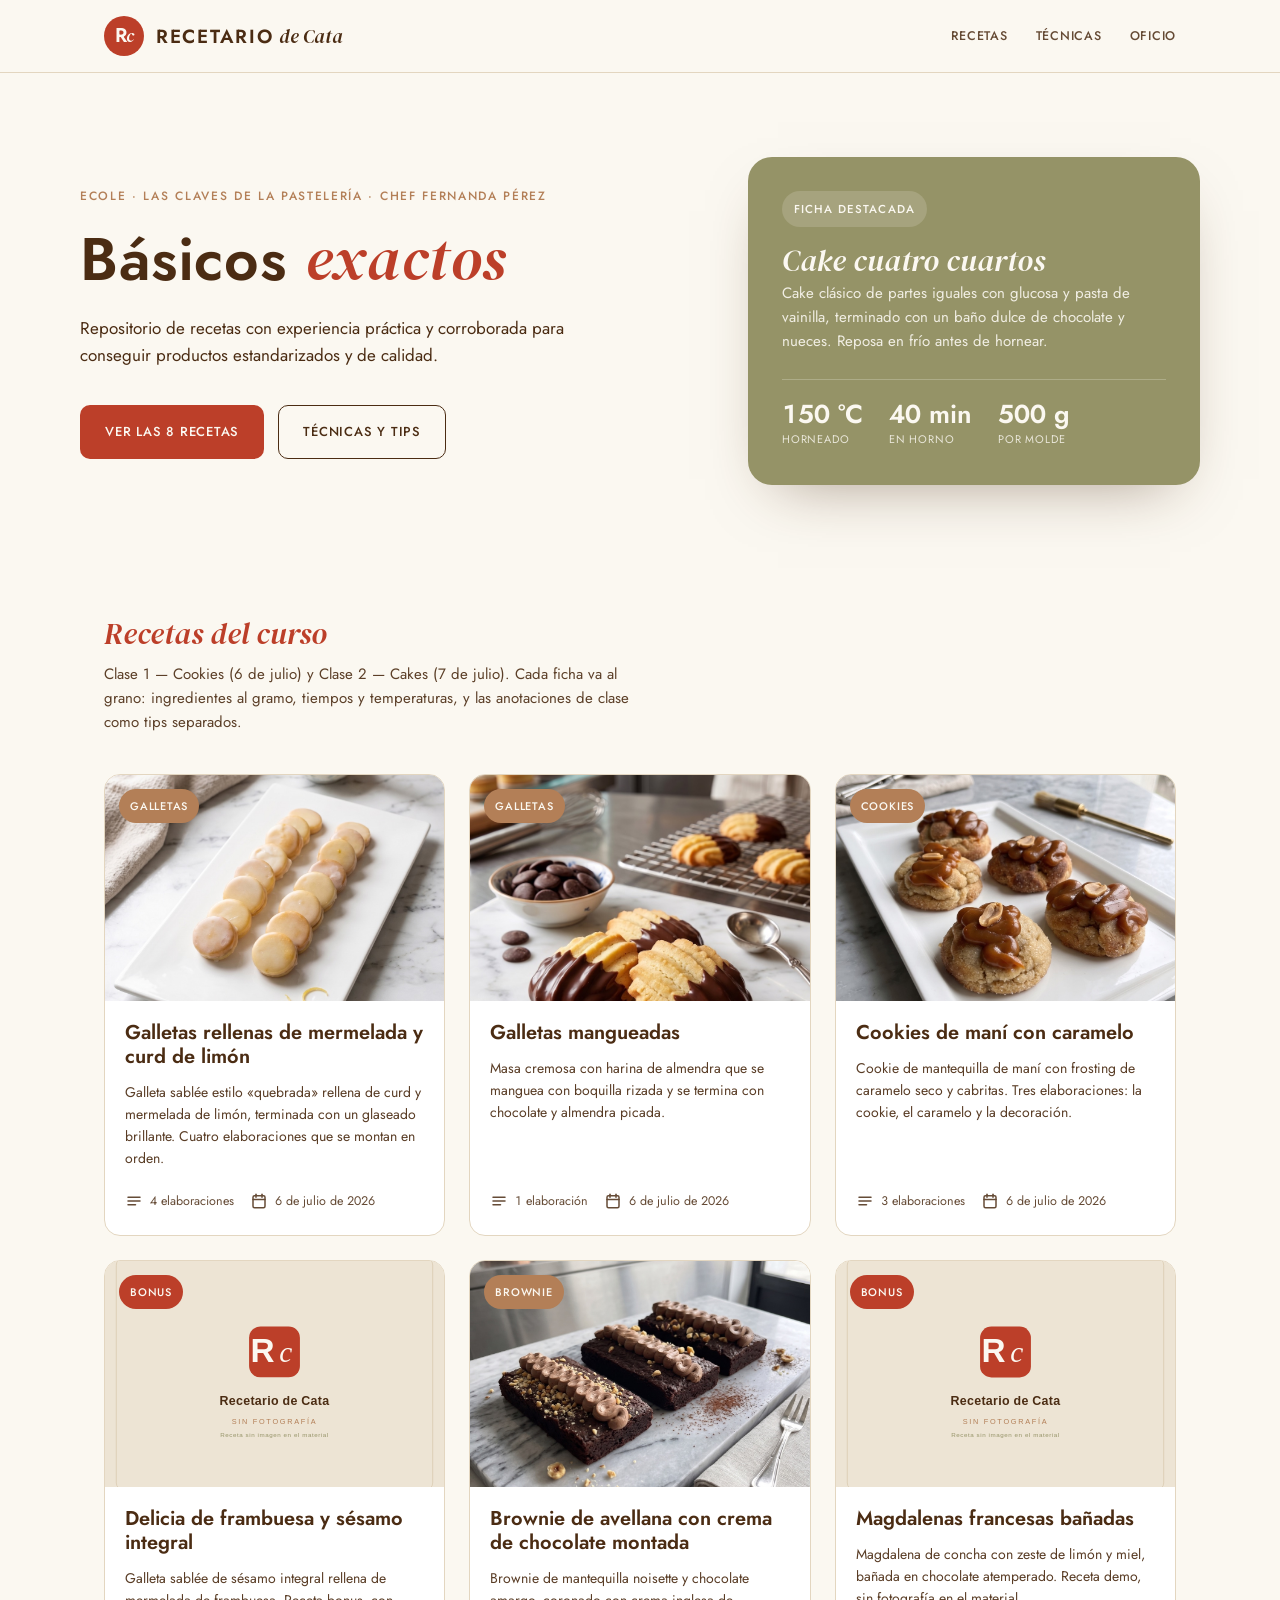
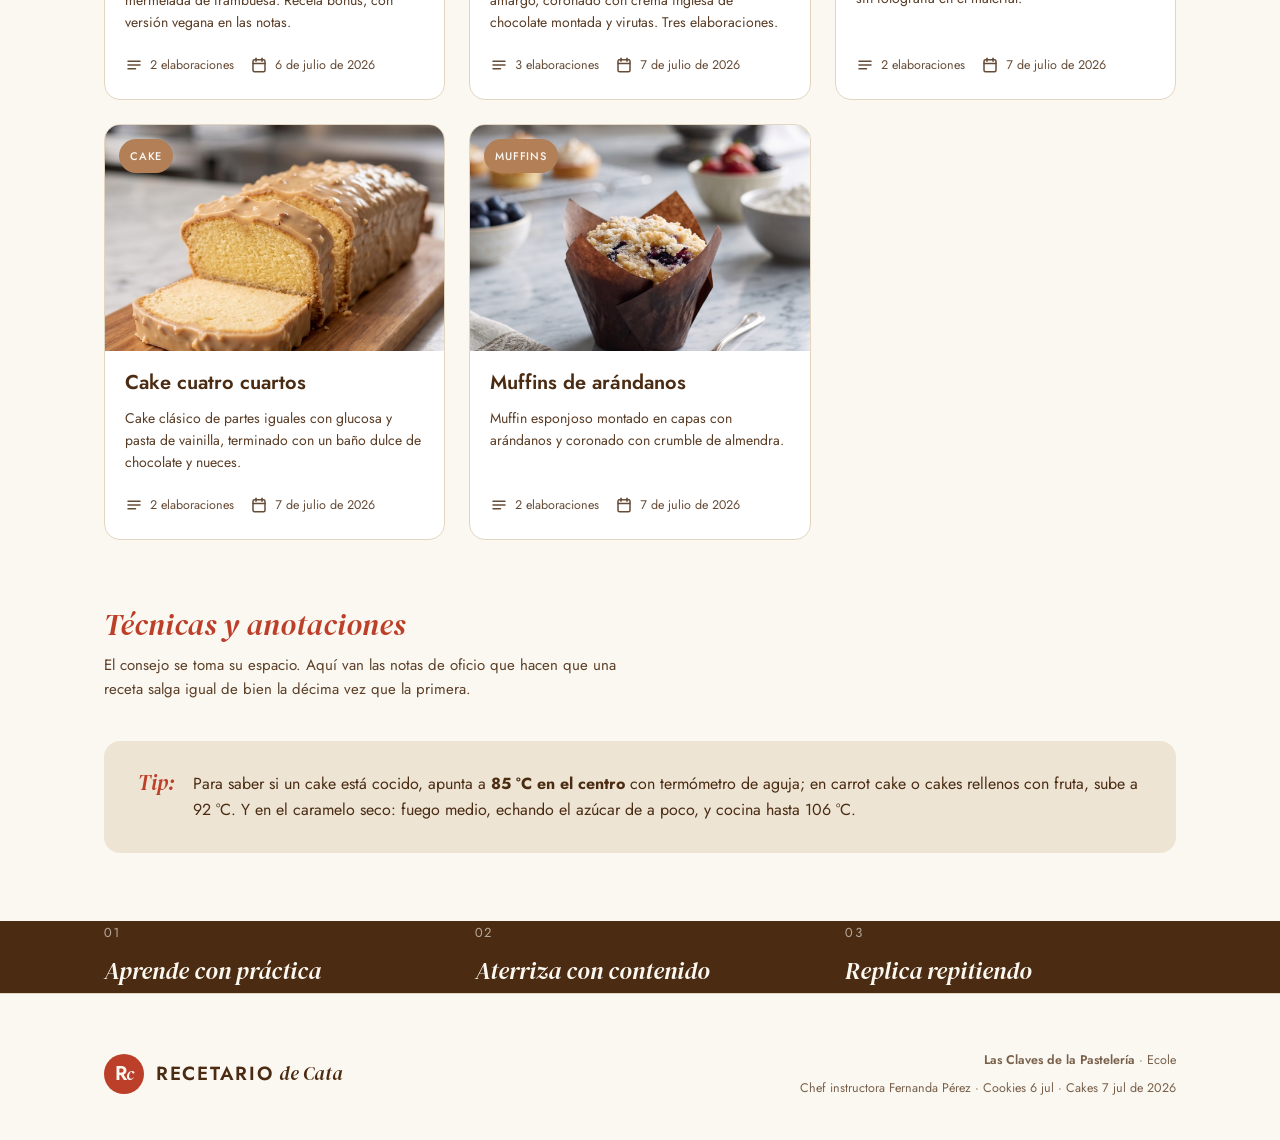
==== commit fa7baed6: "Ajusta copy de portada: titular, lead y método de 3 pasos - Titular: "Básicos exactos" (mantiene el " ====
--- a/index.html
+++ b/index.html
@@ -38,8 +38,8 @@
       <div class="hero-grid">
         <div>
           <p class="kicker">Ecole · Las Claves de la Pastelería · Chef Fernanda Pérez</p>
-          <h1>Precisión técnica con <em>calidez de taller</em>.</h1>
-          <p class="lead">Transcripción fiel de las clases de cookies y cakes: cantidades al gramo, tiempos y temperaturas exactas, y las anotaciones de clase separadas del paso a paso. Ocho recetas listas para reproducir y estandarizar.</p>
+          <h1>Básicos <em>exactos</em></h1>
+          <p class="lead">Repositorio de recetas con experiencia práctica y corroborada para conseguir productos estandarizados y de calidad.</p>
           <div class="cta-row">
             <a class="btn btn-primary" href="#recetas">Ver las 8 recetas</a>
             <a class="btn btn-ghost" href="#tecnicas">Técnicas y tips</a>
@@ -204,18 +204,15 @@
         <div class="grid3">
           <div class="v">
             <span class="num">01</span>
-            <h3>Preciso, no rígido</h3>
-            <p>Cantidades y tiempos exactos, en lenguaje humano. El dato en gramos, minutos y grados; nunca «un poco» ni «al gusto».</p>
+            <h3>Aprende con práctica</h3>
           </div>
           <div class="v">
             <span class="num">02</span>
-            <h3>Fiel al material</h3>
-            <p>Se conserva el texto impreso como base y las correcciones de clase se marcan de forma explícita. Lo dudoso queda señalado, no inventado.</p>
+            <h3>Aterriza con contenido</h3>
           </div>
           <div class="v">
             <span class="num">03</span>
-            <h3>Listo para escalar</h3>
-            <p>Recetas, ingredientes y cantidades estandarizados, pensados para crecer hacia producciones mayores sin perder el punto.</p>
+            <h3>Replica repitiendo</h3>
           </div>
         </div>
       </div>
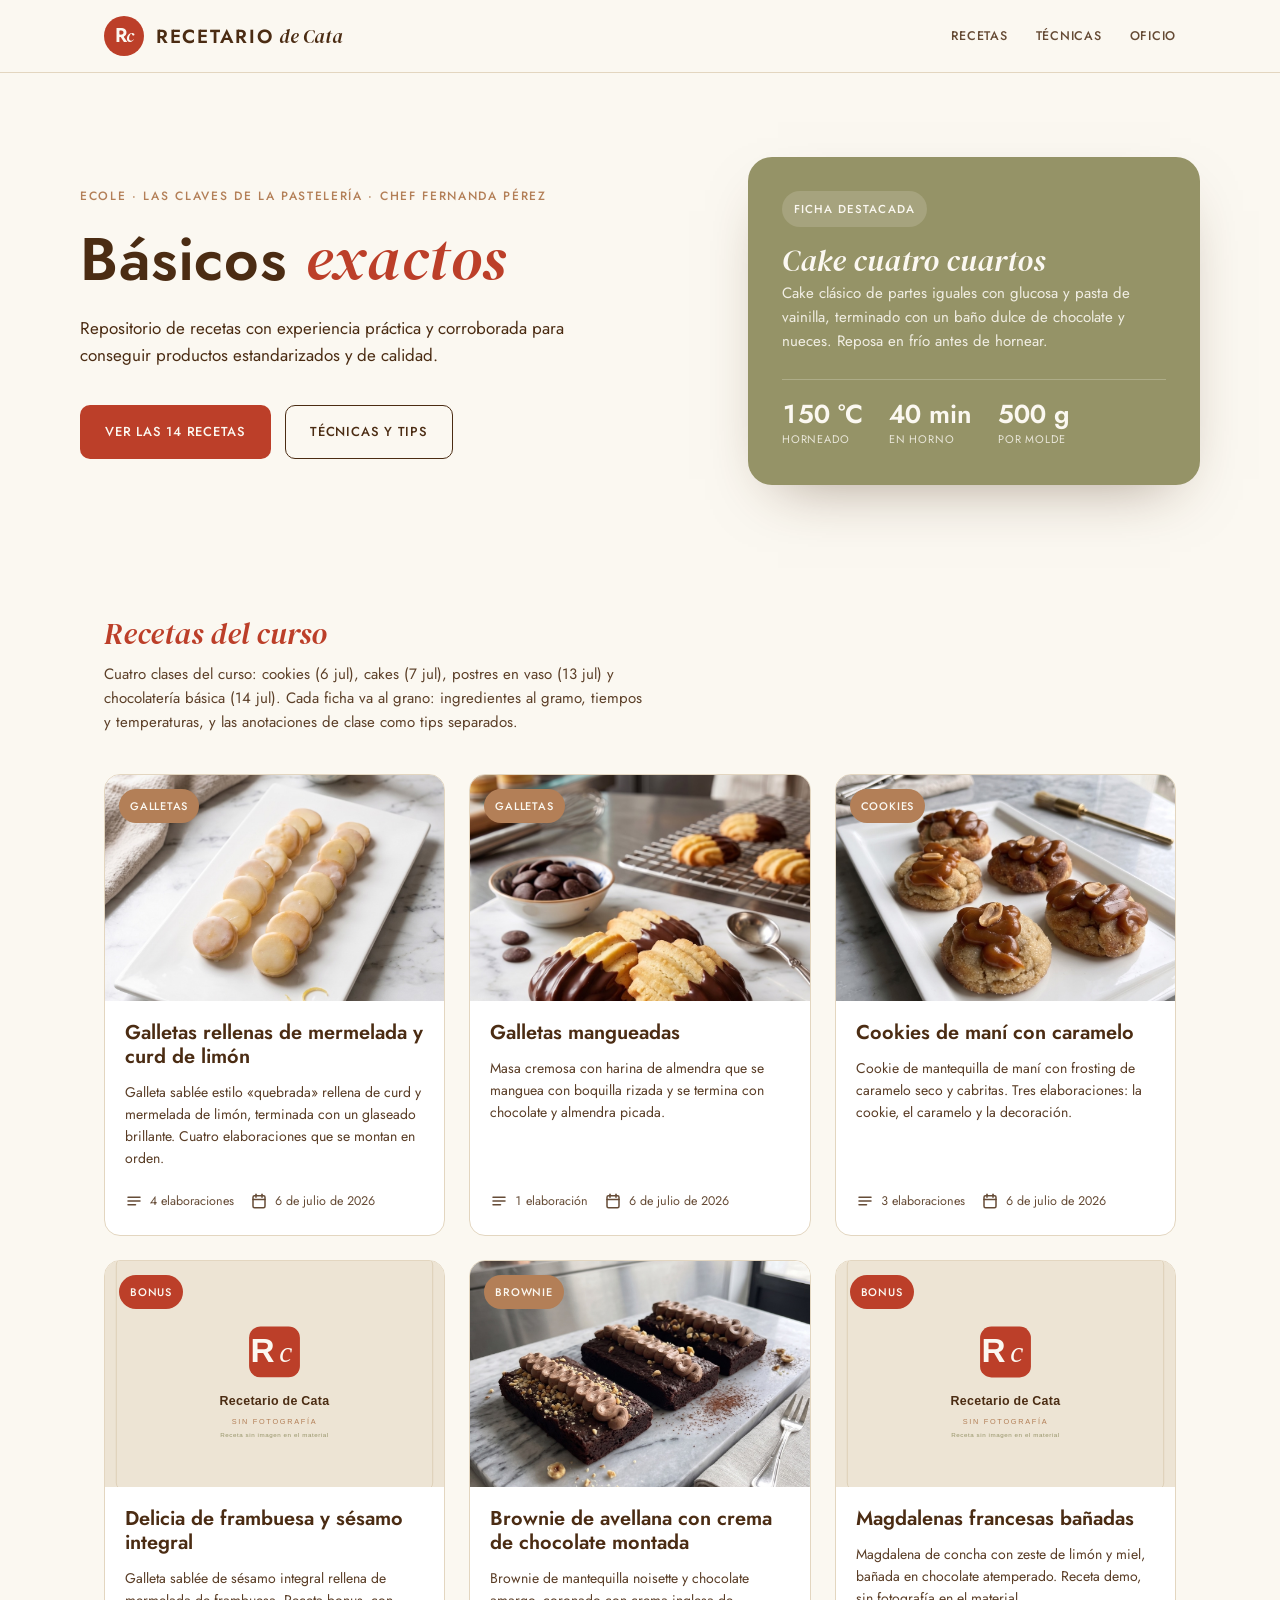
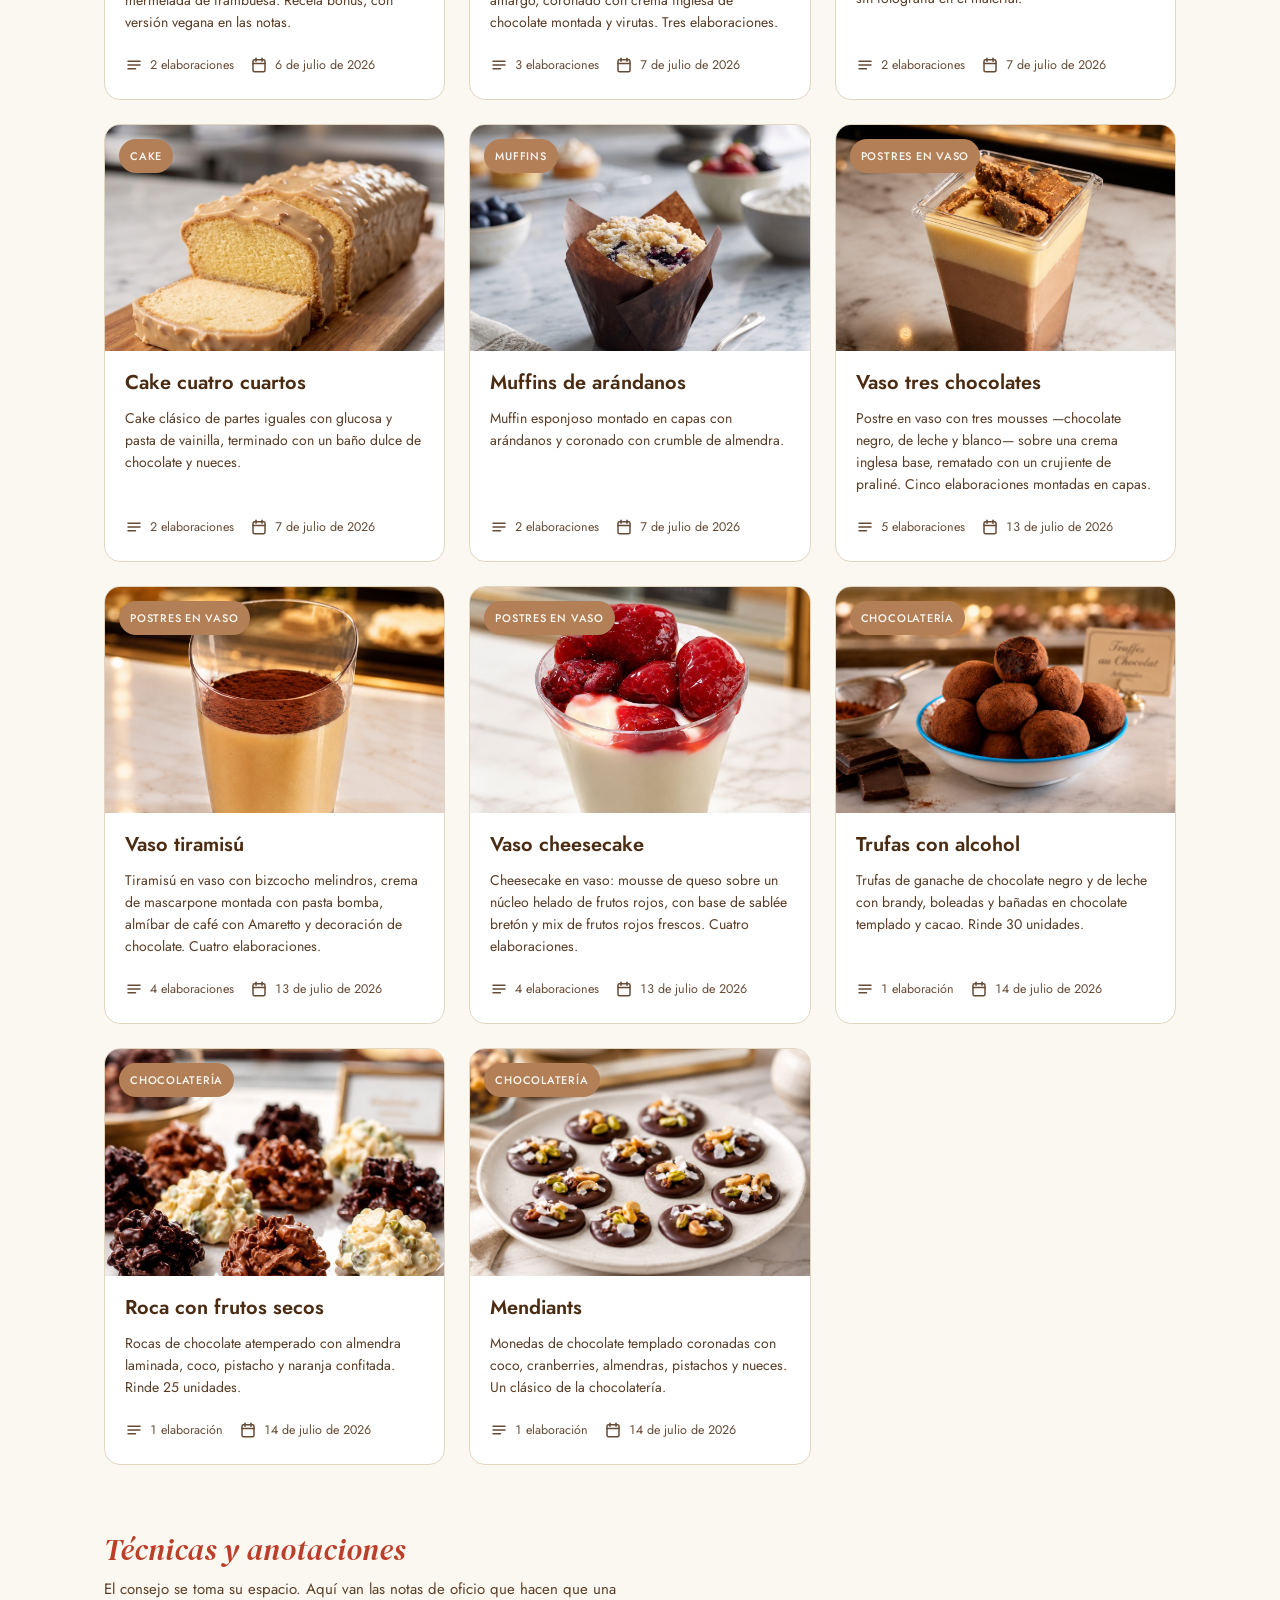
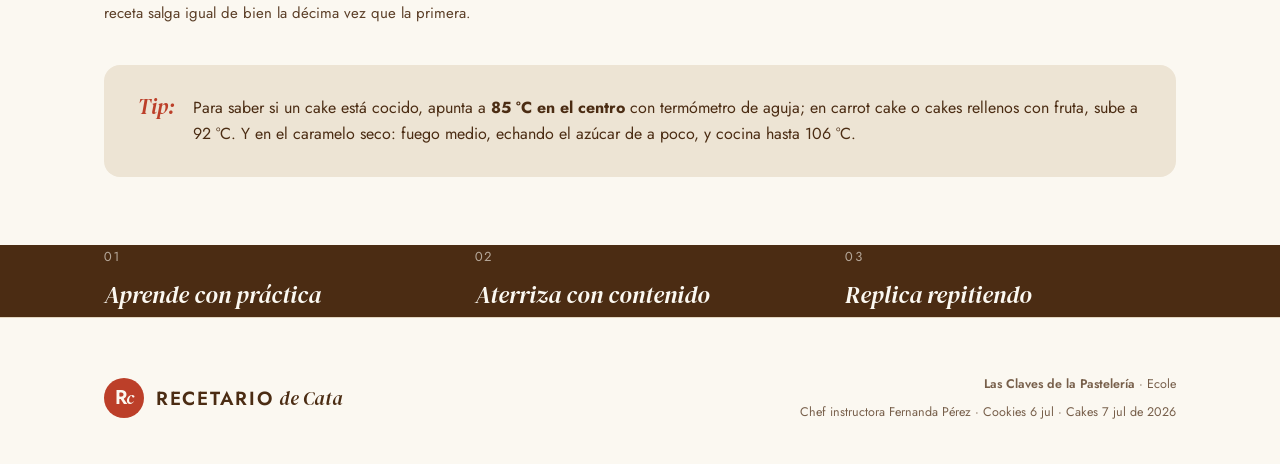
==== commit 523af9a8: "Añade clases 3 y 4: postres en vaso y chocolatería (14 recetas) Incorpora el segundo Word de Ecole (" ====
--- a/index.html
+++ b/index.html
@@ -41,7 +41,7 @@
           <h1>Básicos <em>exactos</em></h1>
           <p class="lead">Repositorio de recetas con experiencia práctica y corroborada para conseguir productos estandarizados y de calidad.</p>
           <div class="cta-row">
-            <a class="btn btn-primary" href="#recetas">Ver las 8 recetas</a>
+            <a class="btn btn-primary" href="#recetas">Ver las 14 recetas</a>
             <a class="btn btn-ghost" href="#tecnicas">Técnicas y tips</a>
           </div>
         </div>
@@ -63,7 +63,7 @@
       <div class="wrap">
         <div class="sec-head">
           <h2>Recetas del curso</h2>
-          <p>Clase 1 — Cookies (6 de julio) y Clase 2 — Cakes (7 de julio). Cada ficha va al grano: ingredientes al gramo, tiempos y temperaturas, y las anotaciones de clase como tips separados.</p>
+          <p>Cuatro clases del curso: cookies (6 jul), cakes (7 jul), postres en vaso (13 jul) y chocolatería básica (14 jul). Cada ficha va al grano: ingredientes al gramo, tiempos y temperaturas, y las anotaciones de clase como tips separados.</p>
         </div>
         <div class="cards">
           <!-- CARDS:START -->
@@ -176,6 +176,90 @@
               <div class="meta">
                 <span class="item"><svg width="18" height="18" viewBox="0 0 24 24" fill="none" stroke="#4B2C13" stroke-width="2" stroke-linecap="round" stroke-linejoin="round"><path d="M4 7h16"/><path d="M4 12h16"/><path d="M4 17h10"/></svg>2&nbsp;elaboraciones</span>
                 <span class="item"><svg width="18" height="18" viewBox="0 0 24 24" fill="none" stroke="#4B2C13" stroke-width="2" stroke-linecap="round" stroke-linejoin="round"><rect x="4" y="5" width="16" height="16" rx="2"/><path d="M4 10h16"/><path d="M8 3v4"/><path d="M16 3v4"/></svg>7 de julio de 2026</span>
+              </div>
+            </div>
+          </a>
+          <a class="card" href="recetas/vaso-tres-chocolates.html">
+            <div class="thumb">
+              <span class="chip cat">Postres en vaso</span>
+              <img src="assets/img/recetas/vaso-tres-chocolates.jpg" alt="Vaso tres chocolates" loading="lazy">
+            </div>
+            <div class="body">
+              <h4>Vaso tres chocolates</h4>
+              <p>Postre en vaso con tres mousses —chocolate negro, de leche y blanco— sobre una crema inglesa base, rematado con un crujiente de praliné. Cinco elaboraciones montadas en capas.</p>
+              <div class="meta">
+                <span class="item"><svg width="18" height="18" viewBox="0 0 24 24" fill="none" stroke="#4B2C13" stroke-width="2" stroke-linecap="round" stroke-linejoin="round"><path d="M4 7h16"/><path d="M4 12h16"/><path d="M4 17h10"/></svg>5&nbsp;elaboraciones</span>
+                <span class="item"><svg width="18" height="18" viewBox="0 0 24 24" fill="none" stroke="#4B2C13" stroke-width="2" stroke-linecap="round" stroke-linejoin="round"><rect x="4" y="5" width="16" height="16" rx="2"/><path d="M4 10h16"/><path d="M8 3v4"/><path d="M16 3v4"/></svg>13 de julio de 2026</span>
+              </div>
+            </div>
+          </a>
+          <a class="card" href="recetas/vaso-tiramisu.html">
+            <div class="thumb">
+              <span class="chip cat">Postres en vaso</span>
+              <img src="assets/img/recetas/vaso-tiramisu.jpg" alt="Vaso tiramisú" loading="lazy">
+            </div>
+            <div class="body">
+              <h4>Vaso tiramisú</h4>
+              <p>Tiramisú en vaso con bizcocho melindros, crema de mascarpone montada con pasta bomba, almíbar de café con Amaretto y decoración de chocolate. Cuatro elaboraciones.</p>
+              <div class="meta">
+                <span class="item"><svg width="18" height="18" viewBox="0 0 24 24" fill="none" stroke="#4B2C13" stroke-width="2" stroke-linecap="round" stroke-linejoin="round"><path d="M4 7h16"/><path d="M4 12h16"/><path d="M4 17h10"/></svg>4&nbsp;elaboraciones</span>
+                <span class="item"><svg width="18" height="18" viewBox="0 0 24 24" fill="none" stroke="#4B2C13" stroke-width="2" stroke-linecap="round" stroke-linejoin="round"><rect x="4" y="5" width="16" height="16" rx="2"/><path d="M4 10h16"/><path d="M8 3v4"/><path d="M16 3v4"/></svg>13 de julio de 2026</span>
+              </div>
+            </div>
+          </a>
+          <a class="card" href="recetas/vaso-cheesecake.html">
+            <div class="thumb">
+              <span class="chip cat">Postres en vaso</span>
+              <img src="assets/img/recetas/vaso-cheesecake.jpg" alt="Vaso cheesecake" loading="lazy">
+            </div>
+            <div class="body">
+              <h4>Vaso cheesecake</h4>
+              <p>Cheesecake en vaso: mousse de queso sobre un núcleo helado de frutos rojos, con base de sablée bretón y mix de frutos rojos frescos. Cuatro elaboraciones.</p>
+              <div class="meta">
+                <span class="item"><svg width="18" height="18" viewBox="0 0 24 24" fill="none" stroke="#4B2C13" stroke-width="2" stroke-linecap="round" stroke-linejoin="round"><path d="M4 7h16"/><path d="M4 12h16"/><path d="M4 17h10"/></svg>4&nbsp;elaboraciones</span>
+                <span class="item"><svg width="18" height="18" viewBox="0 0 24 24" fill="none" stroke="#4B2C13" stroke-width="2" stroke-linecap="round" stroke-linejoin="round"><rect x="4" y="5" width="16" height="16" rx="2"/><path d="M4 10h16"/><path d="M8 3v4"/><path d="M16 3v4"/></svg>13 de julio de 2026</span>
+              </div>
+            </div>
+          </a>
+          <a class="card" href="recetas/trufas-alcohol.html">
+            <div class="thumb">
+              <span class="chip cat">Chocolatería</span>
+              <img src="assets/img/recetas/trufas-alcohol.jpg" alt="Trufas con alcohol" loading="lazy">
+            </div>
+            <div class="body">
+              <h4>Trufas con alcohol</h4>
+              <p>Trufas de ganache de chocolate negro y de leche con brandy, boleadas y bañadas en chocolate templado y cacao. Rinde 30 unidades.</p>
+              <div class="meta">
+                <span class="item"><svg width="18" height="18" viewBox="0 0 24 24" fill="none" stroke="#4B2C13" stroke-width="2" stroke-linecap="round" stroke-linejoin="round"><path d="M4 7h16"/><path d="M4 12h16"/><path d="M4 17h10"/></svg>1&nbsp;elaboración</span>
+                <span class="item"><svg width="18" height="18" viewBox="0 0 24 24" fill="none" stroke="#4B2C13" stroke-width="2" stroke-linecap="round" stroke-linejoin="round"><rect x="4" y="5" width="16" height="16" rx="2"/><path d="M4 10h16"/><path d="M8 3v4"/><path d="M16 3v4"/></svg>14 de julio de 2026</span>
+              </div>
+            </div>
+          </a>
+          <a class="card" href="recetas/roca-frutos-secos.html">
+            <div class="thumb">
+              <span class="chip cat">Chocolatería</span>
+              <img src="assets/img/recetas/roca-frutos-secos.jpg" alt="Roca con frutos secos" loading="lazy">
+            </div>
+            <div class="body">
+              <h4>Roca con frutos secos</h4>
+              <p>Rocas de chocolate atemperado con almendra laminada, coco, pistacho y naranja confitada. Rinde 25 unidades.</p>
+              <div class="meta">
+                <span class="item"><svg width="18" height="18" viewBox="0 0 24 24" fill="none" stroke="#4B2C13" stroke-width="2" stroke-linecap="round" stroke-linejoin="round"><path d="M4 7h16"/><path d="M4 12h16"/><path d="M4 17h10"/></svg>1&nbsp;elaboración</span>
+                <span class="item"><svg width="18" height="18" viewBox="0 0 24 24" fill="none" stroke="#4B2C13" stroke-width="2" stroke-linecap="round" stroke-linejoin="round"><rect x="4" y="5" width="16" height="16" rx="2"/><path d="M4 10h16"/><path d="M8 3v4"/><path d="M16 3v4"/></svg>14 de julio de 2026</span>
+              </div>
+            </div>
+          </a>
+          <a class="card" href="recetas/mendiants.html">
+            <div class="thumb">
+              <span class="chip cat">Chocolatería</span>
+              <img src="assets/img/recetas/mendiants.jpg" alt="Mendiants" loading="lazy">
+            </div>
+            <div class="body">
+              <h4>Mendiants</h4>
+              <p>Monedas de chocolate templado coronadas con coco, cranberries, almendras, pistachos y nueces. Un clásico de la chocolatería.</p>
+              <div class="meta">
+                <span class="item"><svg width="18" height="18" viewBox="0 0 24 24" fill="none" stroke="#4B2C13" stroke-width="2" stroke-linecap="round" stroke-linejoin="round"><path d="M4 7h16"/><path d="M4 12h16"/><path d="M4 17h10"/></svg>1&nbsp;elaboración</span>
+                <span class="item"><svg width="18" height="18" viewBox="0 0 24 24" fill="none" stroke="#4B2C13" stroke-width="2" stroke-linecap="round" stroke-linejoin="round"><rect x="4" y="5" width="16" height="16" rx="2"/><path d="M4 10h16"/><path d="M8 3v4"/><path d="M16 3v4"/></svg>14 de julio de 2026</span>
               </div>
             </div>
           </a>
